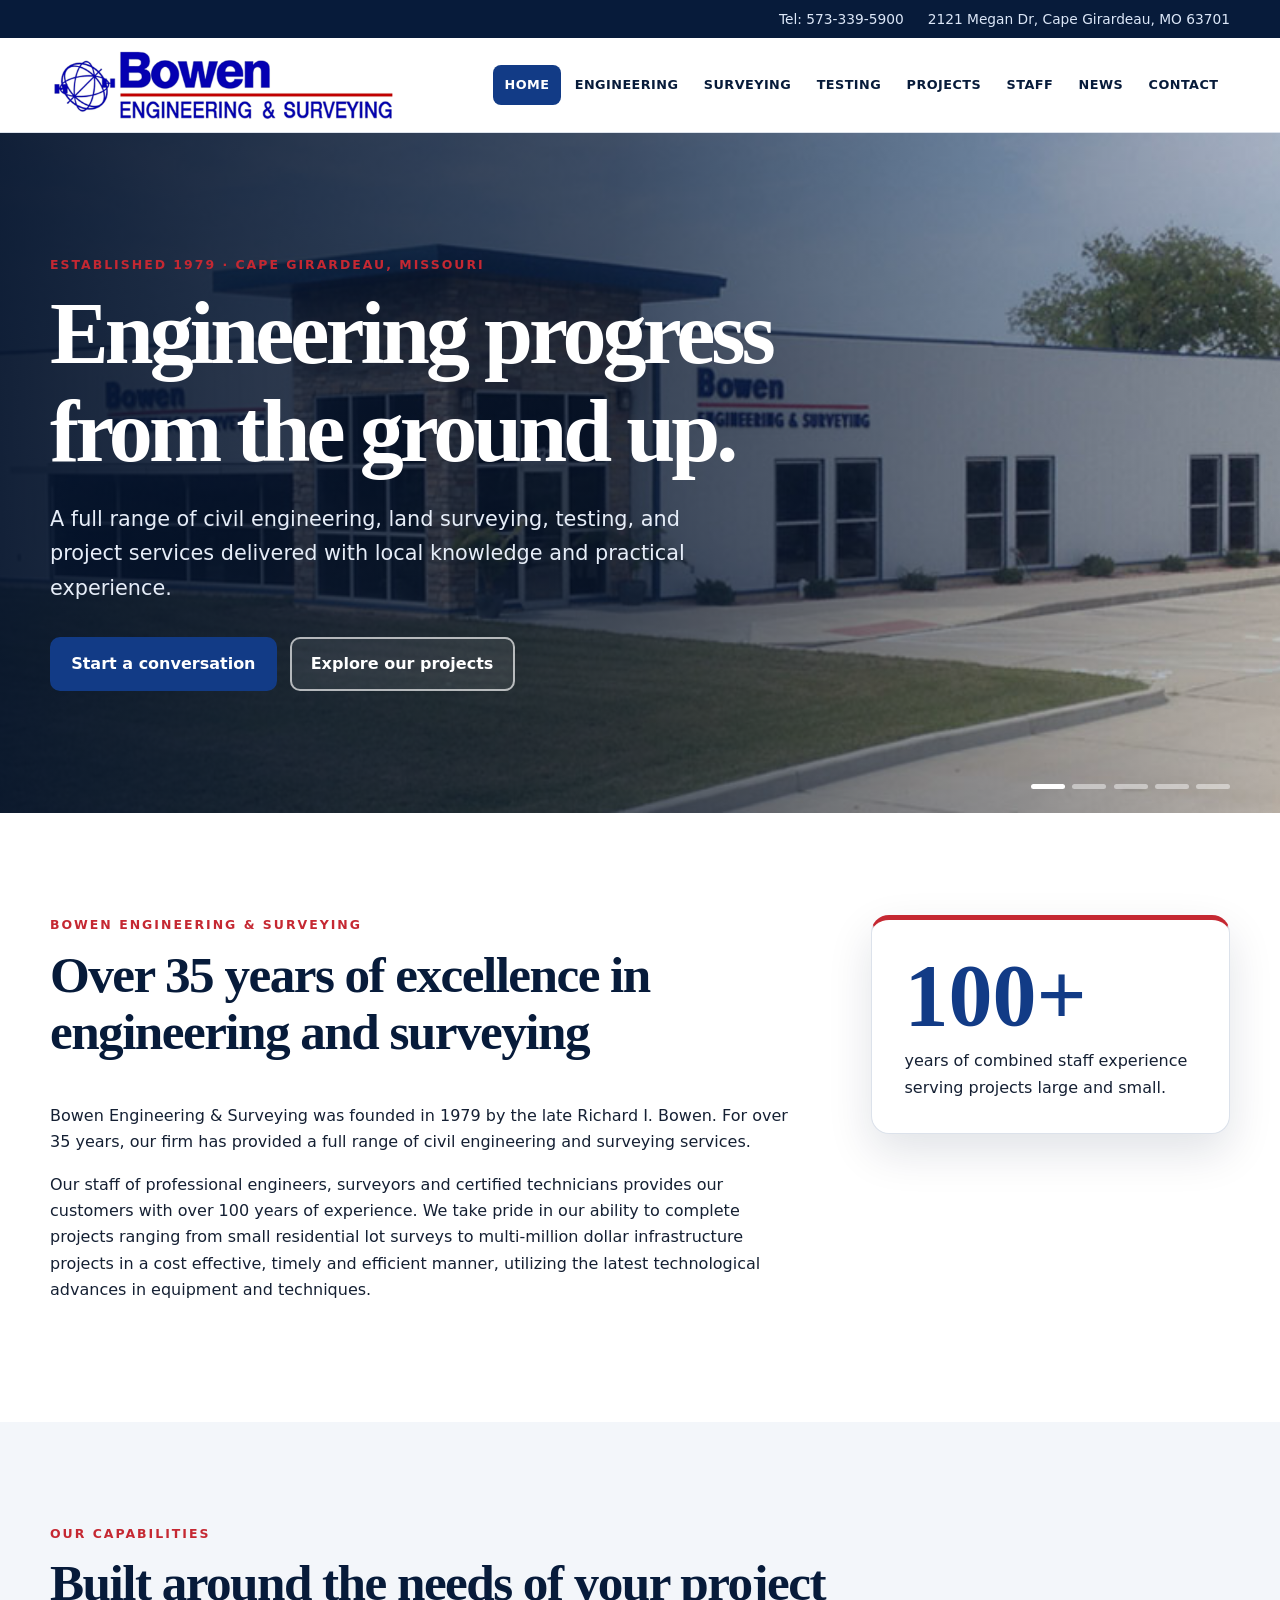
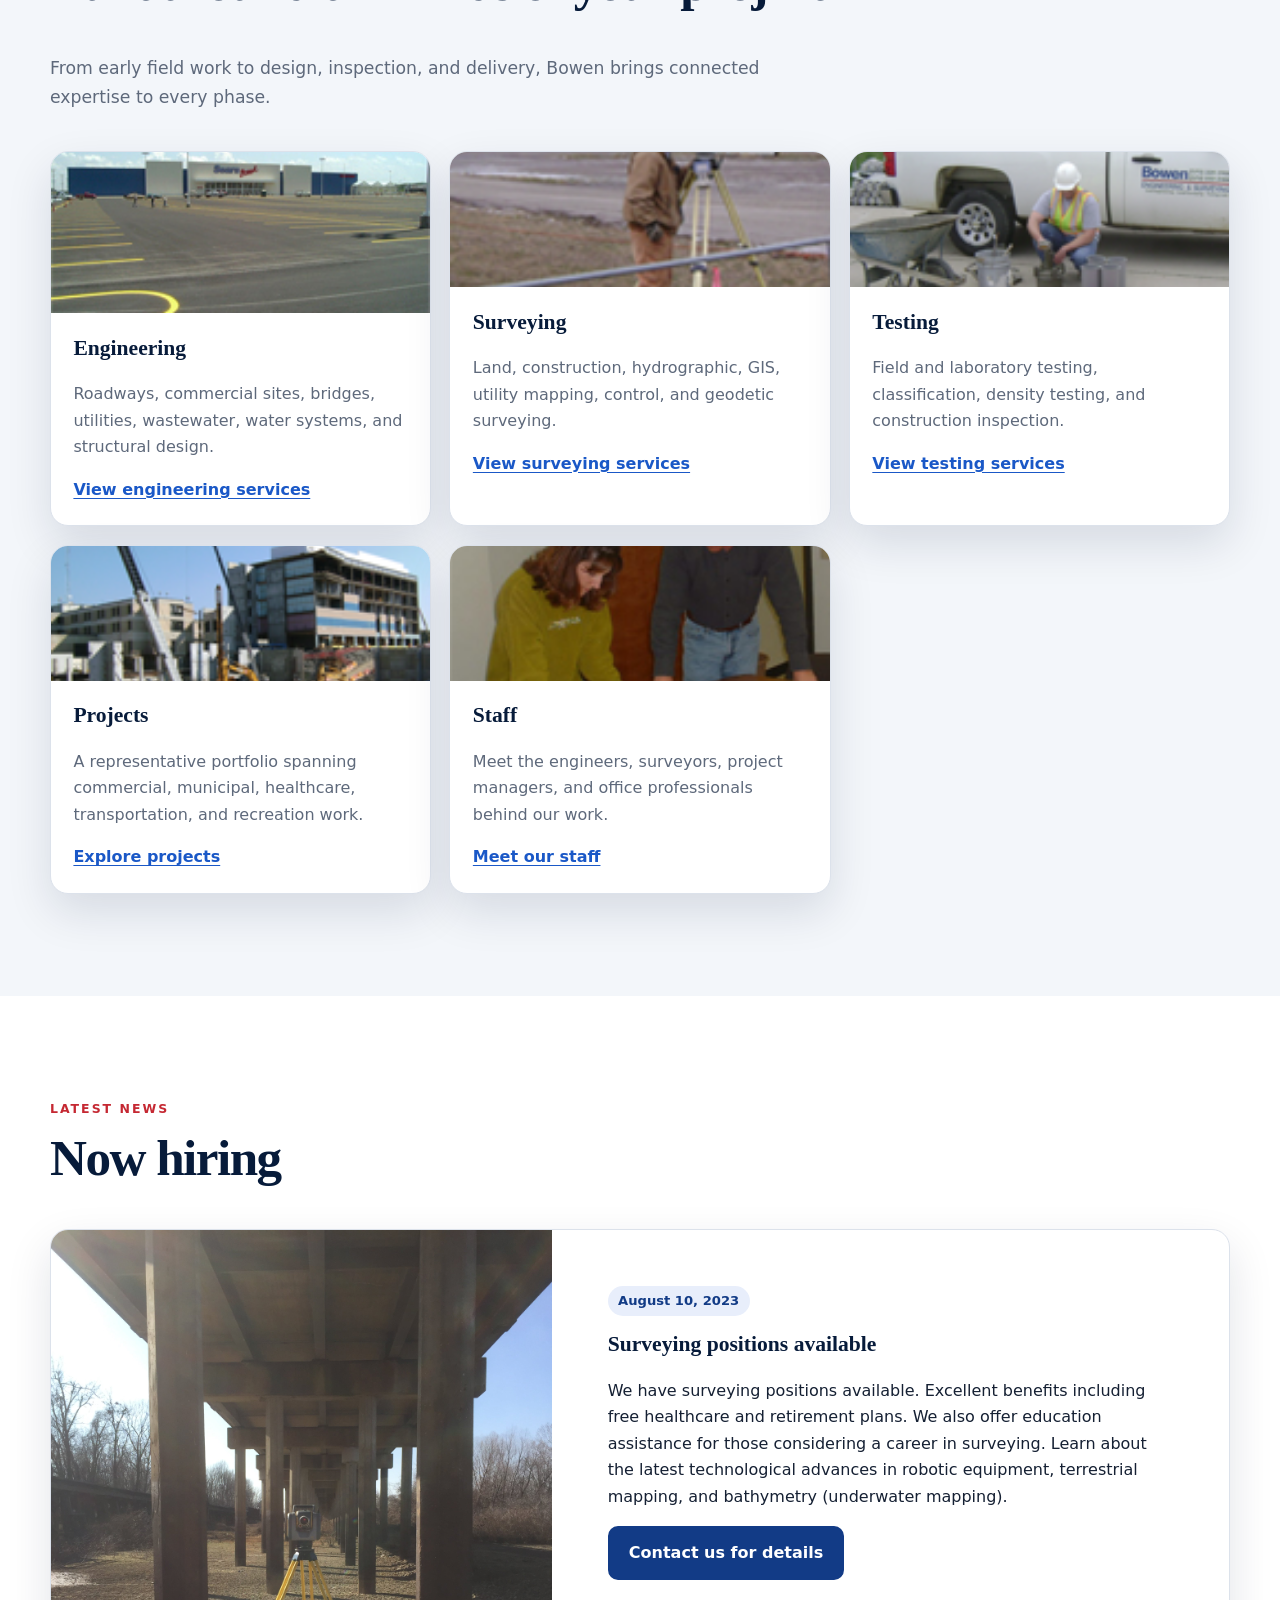
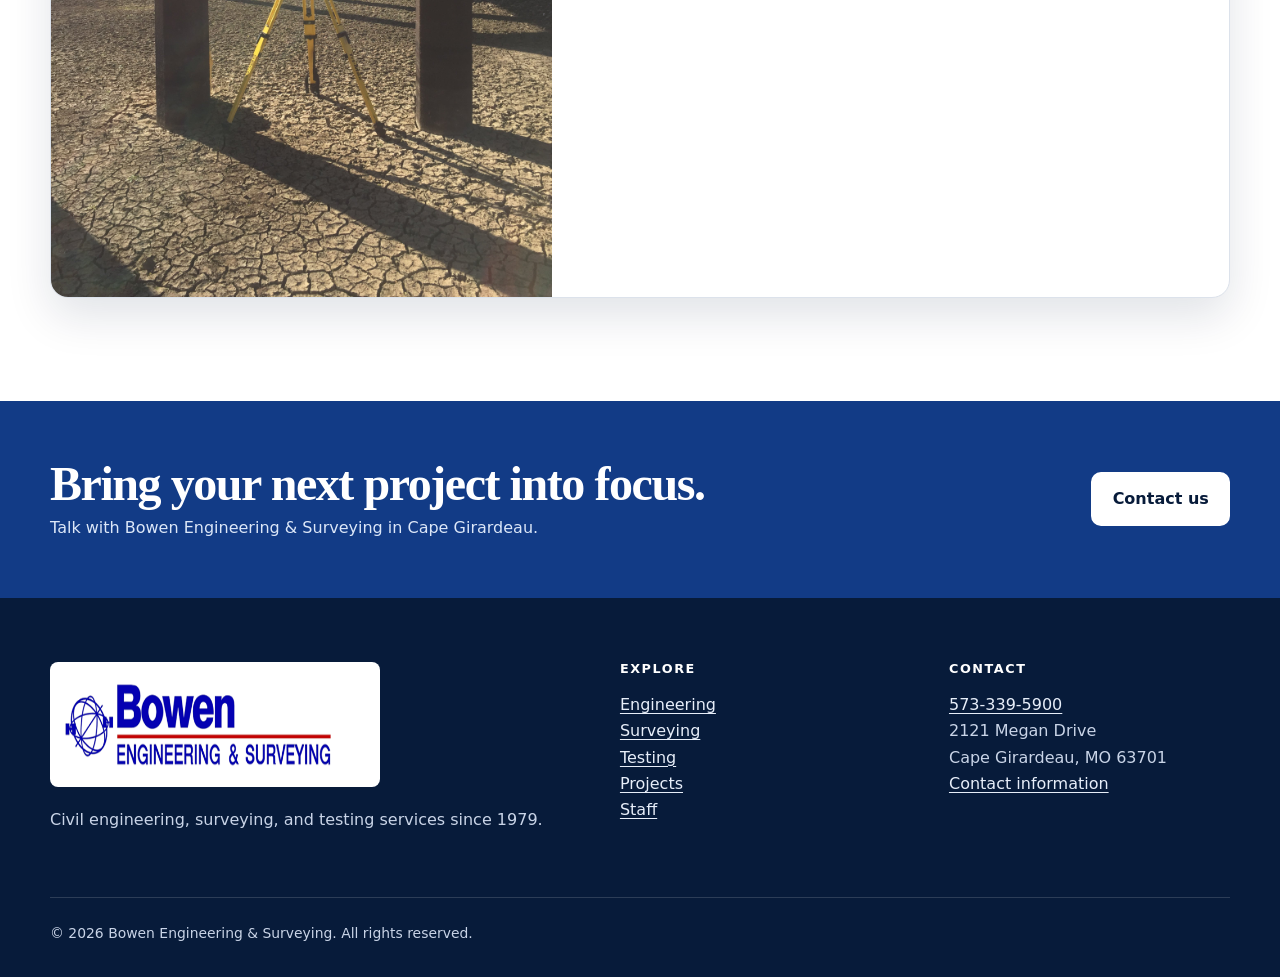
==== index.html @ 7dfb2aa6 "First commit site" ====
<!doctype html>
<html lang="en">
<head>
	<meta charset="utf-8">
	<meta name="viewport" content="width=device-width, initial-scale=1">
	<meta name="description" content="Bowen Engineering & Surveying provides civil engineering, land surveying, testing, and project services in Cape Girardeau, Missouri.">
	<title>Bowen Engineering &amp; Surveying</title>
	<link rel="stylesheet" href="assets/css/styles.css">
	<script defer src="assets/js/site.js"></script>
</head>
<body>
	<a class="skip-link" href="#main-content">Skip to content</a>
	<header class="site-header">
		<div class="topbar">
			<div class="container">
				<a href="tel:+15733395900">Tel: 573-339-5900</a>
				<span class="address-short">2121 Megan Dr, Cape Girardeau, MO 63701</span>
			</div>
		</div>
		<div class="header-main container">
			<a class="brand" href="index.html" aria-label="Bowen Engineering and Surveying home"><img src="assets/images/logo.png" alt="Bowen Engineering &amp; Surveying" width="585" height="125"></a>
			<button class="nav-toggle" type="button" aria-expanded="false" aria-controls="site-navigation">Menu</button>
			<nav class="site-nav" id="site-navigation" aria-label="Primary navigation">
				<ul>
					<li><a href="index.html" aria-current="page">Home</a></li><li><a href="engineering.html">Engineering</a></li><li><a href="surveying.html">Surveying</a></li><li><a href="testing.html">Testing</a></li><li><a href="projects.html">Projects</a></li><li><a href="staff.html">Staff</a></li><li><a href="news.html">News</a></li><li><a href="contact.html">Contact</a></li>
				</ul>
			</nav>
		</div>
	</header>

	<main id="main-content">
		<section class="hero" aria-labelledby="hero-title">
			<img class="hero-slide is-active" src="assets/images/home/slide-1.jpg" alt="Bowen Engineering and Surveying office" width="941" height="406">
			<img class="hero-slide" src="assets/images/home/slide-2.jpg" alt="Survey crew working on a roadway" width="941" height="406">
			<img class="hero-slide" src="assets/images/home/slide-3.jpg" alt="Surveyor operating field equipment in winter" width="941" height="406">
			<img class="hero-slide" src="assets/images/home/slide-4.jpg" alt="Civil site work in progress" width="941" height="406">
			<img class="hero-slide" src="assets/images/home/slide-5.jpg" alt="Completed civil engineering project" width="941" height="406">
			<div class="container">
				<div class="hero-content">
					<p class="eyebrow">Established 1979 · Cape Girardeau, Missouri</p>
					<h1 id="hero-title">Engineering progress from the ground up.</h1>
					<p class="lead">A full range of civil engineering, land surveying, testing, and project services delivered with local knowledge and practical experience.</p>
					<div class="actions"><a class="button" href="contact.html">Start a conversation</a><a class="button button-secondary" href="projects.html">Explore our projects</a></div>
				</div>
			</div>
			<div class="slider-controls" aria-label="Featured image controls">
				<button class="slider-dot is-active" type="button" aria-label="Show image 1" aria-pressed="true"></button><button class="slider-dot" type="button" aria-label="Show image 2" aria-pressed="false"></button><button class="slider-dot" type="button" aria-label="Show image 3" aria-pressed="false"></button><button class="slider-dot" type="button" aria-label="Show image 4" aria-pressed="false"></button><button class="slider-dot" type="button" aria-label="Show image 5" aria-pressed="false"></button>
			</div>
		</section>

		<section class="section">
			<div class="container split">
				<div>
					<p class="eyebrow">Bowen Engineering &amp; Surveying</p>
					<h2>Over 35 years of excellence in engineering and surveying</h2>
					<p>Bowen Engineering &amp; Surveying was founded in 1979 by the late Richard I. Bowen. For over 35 years, our firm has provided a full range of civil engineering and surveying services.</p>
					<p>Our staff of professional engineers, surveyors and certified technicians provides our customers with over 100 years of experience. We take pride in our ability to complete projects ranging from small residential lot surveys to multi-million dollar infrastructure projects in a cost effective, timely and efficient manner, utilizing the latest technological advances in equipment and techniques.</p>
				</div>
				<aside class="stat-card" aria-label="Company experience"><strong>100+</strong><span>years of combined staff experience serving projects large and small.</span></aside>
			</div>
		</section>

		<section class="section section-muted" aria-labelledby="services-title">
			<div class="container">
				<p class="eyebrow">Our capabilities</p>
				<h2 id="services-title">Built around the needs of your project</h2>
				<p class="section-intro">From early field work to design, inspection, and delivery, Bowen brings connected expertise to every phase.</p>
				<div class="service-grid">
					<article class="service-card"><img src="assets/images/home/engineering.png" alt="Engineering plans and project work" width="215" height="161"><div class="service-card-body"><h3>Engineering</h3><p>Roadways, commercial sites, bridges, utilities, wastewater, water systems, and structural design.</p><a href="engineering.html">View engineering services</a></div></article>
					<article class="service-card"><img src="assets/images/home/surveying.png" alt="Surveying field equipment" width="172" height="135"><div class="service-card-body"><h3>Surveying</h3><p>Land, construction, hydrographic, GIS, utility mapping, control, and geodetic surveying.</p><a href="surveying.html">View surveying services</a></div></article>
					<article class="service-card"><img src="assets/images/home/testing.png" alt="Construction materials testing" width="172" height="135"><div class="service-card-body"><h3>Testing</h3><p>Field and laboratory testing, classification, density testing, and construction inspection.</p><a href="testing.html">View testing services</a></div></article>
					<article class="service-card"><img src="assets/images/home/projects.png" alt="Bowen project example" width="172" height="135"><div class="service-card-body"><h3>Projects</h3><p>A representative portfolio spanning commercial, municipal, healthcare, transportation, and recreation work.</p><a href="projects.html">Explore projects</a></div></article>
					<article class="service-card"><img src="assets/images/home/staff.png" alt="Bowen staff member" width="172" height="135"><div class="service-card-body"><h3>Staff</h3><p>Meet the engineers, surveyors, project managers, and office professionals behind our work.</p><a href="staff.html">Meet our staff</a></div></article>
				</div>
			</div>
		</section>

		<section class="section" aria-labelledby="news-title">
			<div class="container">
				<p class="eyebrow">Latest news</p>
				<h2 id="news-title">Now hiring</h2>
				<article class="news-card">
					<img src="assets/images/news/now-hiring.jpg" alt="Survey equipment positioned beneath a bridge" width="3264" height="2448" loading="lazy">
					<div class="news-card-content"><time class="date" datetime="2023-08-10">August 10, 2023</time><h3>Surveying positions available</h3><p>We have surveying positions available. Excellent benefits including free healthcare and retirement plans. We also offer education assistance for those considering a career in surveying. Learn about the latest technological advances in robotic equipment, terrestrial mapping, and bathymetry (underwater mapping).</p><a class="button" href="contact.html">Contact us for details</a></div>
				</article>
			</div>
		</section>
	</main>

	<section class="cta" aria-label="Contact Bowen"><div class="container"><div><h2>Bring your next project into focus.</h2><p>Talk with Bowen Engineering &amp; Surveying in Cape Girardeau.</p></div><a class="button button-light" href="contact.html">Contact us</a></div></section>
	<footer class="site-footer">
		<div class="container footer-grid"><div><img class="footer-logo" src="assets/images/logo.png" alt="Bowen Engineering &amp; Surveying" width="585" height="125"><p>Civil engineering, surveying, and testing services since 1979.</p></div><div><h2>Explore</h2><ul><li><a href="engineering.html">Engineering</a></li><li><a href="surveying.html">Surveying</a></li><li><a href="testing.html">Testing</a></li><li><a href="projects.html">Projects</a></li><li><a href="staff.html">Staff</a></li></ul></div><div><h2>Contact</h2><ul><li><a href="tel:+15733395900">573-339-5900</a></li><li>2121 Megan Drive</li><li>Cape Girardeau, MO 63701</li><li><a href="contact.html">Contact information</a></li></ul></div></div>
		<div class="container footer-bottom"><p>&copy; <span data-current-year>2026</span> Bowen Engineering &amp; Surveying. All rights reserved.</p></div>
	</footer>
</body>
</html>
---- assets/css/styles.css ----
:root {
	--navy: #071b3a;
	--blue: #123b86;
	--blue-bright: #1a58c7;
	--red: #c52832;
	--ink: #152033;
	--muted: #5e697b;
	--line: #dce2eb;
	--mist: #f3f6fa;
	--white: #ffffff;
	--shadow: 0 18px 45px rgba(7, 27, 58, 0.12);
	--radius: 18px;
	--content: 1180px;
}

*,
*::before,
*::after {
	box-sizing: border-box;
}

html {
	scroll-behavior: smooth;
}

body {
	margin: 0;
	color: var(--ink);
	background: var(--white);
	font-family: Inter, ui-sans-serif, system-ui, -apple-system, BlinkMacSystemFont, "Segoe UI", sans-serif;
	font-size: 16px;
	line-height: 1.65;
}

img {
	display: block;
	max-width: 100%;
}

a {
	color: var(--blue-bright);
	text-decoration-thickness: 0.08em;
	text-underline-offset: 0.18em;
}

a:hover {
	color: var(--red);
}

button,
a {
	-webkit-tap-highlight-color: transparent;
}

:focus-visible {
	outline: 3px solid #f0b429;
	outline-offset: 3px;
}

.skip-link {
	position: fixed;
	top: 0.5rem;
	left: 0.5rem;
	z-index: 1000;
	padding: 0.65rem 1rem;
	color: var(--white);
	background: var(--navy);
	transform: translateY(-150%);
}

.skip-link:focus {
	transform: translateY(0);
}

.container {
	width: min(calc(100% - 2rem), var(--content));
	margin-inline: auto;
}

.eyebrow {
	margin: 0 0 0.6rem;
	color: var(--red);
	font-size: 0.78rem;
	font-weight: 800;
	letter-spacing: 0.16em;
	text-transform: uppercase;
}

h1,
h2,
h3 {
	margin-top: 0;
	color: var(--navy);
	font-family: Georgia, "Times New Roman", serif;
	line-height: 1.12;
}

h1 {
	font-size: clamp(2.7rem, 7vw, 5.5rem);
	letter-spacing: -0.045em;
}

h2 {
	font-size: clamp(2rem, 4vw, 3.35rem);
	letter-spacing: -0.03em;
}

h3 {
	font-size: 1.35rem;
}

p {
	margin-top: 0;
}

.site-header {
	position: relative;
	z-index: 20;
	border-bottom: 1px solid var(--line);
	background: rgba(255, 255, 255, 0.96);
}

.topbar {
	color: #dce7f8;
	background: var(--navy);
	font-size: 0.86rem;
}

.topbar .container {
	display: flex;
	align-items: center;
	justify-content: flex-end;
	gap: 1.5rem;
	min-height: 38px;
}

.topbar a {
	color: inherit;
	text-decoration: none;
}

.header-main {
	display: flex;
	align-items: center;
	justify-content: space-between;
	gap: 2rem;
	min-height: 94px;
}

.brand {
	flex: 0 1 420px;
}

.brand img {
	width: min(100%, 390px);
	height: auto;
}

.nav-toggle {
	display: none;
	padding: 0.65rem 0.8rem;
	border: 1px solid var(--line);
	border-radius: 10px;
	color: var(--navy);
	background: var(--white);
	font: inherit;
	font-weight: 750;
	cursor: pointer;
}

.site-nav ul {
	display: flex;
	align-items: center;
	gap: 0.15rem;
	margin: 0;
	padding: 0;
	list-style: none;
}

.site-nav a {
	display: block;
	padding: 0.6rem 0.72rem;
	border-radius: 8px;
	color: var(--navy);
	font-size: 0.8rem;
	font-weight: 800;
	letter-spacing: 0.035em;
	text-decoration: none;
	text-transform: uppercase;
}

.site-nav a:hover,
.site-nav a[aria-current="page"] {
	color: var(--white);
	background: var(--blue);
}

.hero {
	position: relative;
	isolation: isolate;
	overflow: hidden;
	min-height: min(680px, 78vh);
	background: var(--navy);
}

.hero-slide {
	position: absolute;
	inset: 0;
	z-index: -2;
	width: 100%;
	height: 100%;
	opacity: 0;
	object-fit: cover;
	transition: opacity 900ms ease;
}

.hero-slide.is-active {
	opacity: 1;
}

.hero::after,
.page-hero::after {
	position: absolute;
	inset: 0;
	z-index: -1;
	content: "";
	background: linear-gradient(90deg, rgba(3, 18, 43, 0.93) 0%, rgba(3, 18, 43, 0.7) 48%, rgba(3, 18, 43, 0.2) 100%);
}

.hero .container {
	display: grid;
	align-content: center;
	min-height: inherit;
	padding-block: 6rem;
}

.hero-content {
	max-width: 780px;
	color: var(--white);
}

.hero h1,
.page-hero h1 {
	margin-bottom: 1.25rem;
	color: var(--white);
}

.hero .lead {
	max-width: 670px;
	margin-bottom: 2rem;
	color: #e6edf8;
	font-size: clamp(1.05rem, 2vw, 1.3rem);
}

.actions {
	display: flex;
	flex-wrap: wrap;
	gap: 0.8rem;
}

.button {
	display: inline-flex;
	align-items: center;
	justify-content: center;
	min-height: 48px;
	padding: 0.75rem 1.2rem;
	border: 2px solid var(--blue);
	border-radius: 10px;
	color: var(--white);
	background: var(--blue);
	font-weight: 800;
	text-decoration: none;
}

.button:hover {
	color: var(--white);
	border-color: var(--red);
	background: var(--red);
}

.button-secondary {
	border-color: rgba(255, 255, 255, 0.65);
	background: rgba(255, 255, 255, 0.08);
}

.button-light {
	color: var(--navy);
	border-color: var(--white);
	background: var(--white);
}

.slider-controls {
	position: absolute;
	right: max(1rem, calc((100% - var(--content)) / 2));
	bottom: 1.5rem;
	display: flex;
	gap: 0.45rem;
}

.slider-dot {
	width: 34px;
	height: 5px;
	padding: 0;
	border: 0;
	border-radius: 999px;
	background: rgba(255, 255, 255, 0.45);
	cursor: pointer;
}

.slider-dot.is-active {
	background: var(--white);
}

.section {
	padding-block: clamp(4rem, 8vw, 7rem);
}

.section-muted {
	background: var(--mist);
}

.section-intro {
	max-width: 760px;
	margin-bottom: 2.5rem;
	color: var(--muted);
	font-size: 1.08rem;
}

.split {
	display: grid;
	grid-template-columns: minmax(0, 1.35fr) minmax(280px, 0.65fr);
	gap: clamp(2rem, 6vw, 5rem);
	align-items: start;
}

.stat-card,
.news-card,
.service-card,
.content-card,
.contact-card,
.staff-card {
	border: 1px solid var(--line);
	border-radius: var(--radius);
	background: var(--white);
	box-shadow: var(--shadow);
}

.stat-card {
	padding: 2rem;
	border-top: 5px solid var(--red);
}

.stat-card strong {
	display: block;
	margin-bottom: 0.5rem;
	color: var(--blue);
	font-family: Georgia, "Times New Roman", serif;
	font-size: clamp(3rem, 7vw, 5.5rem);
	line-height: 1;
}

.service-grid {
	display: grid;
	grid-template-columns: repeat(3, minmax(0, 1fr));
	gap: 1.15rem;
}

.service-card {
	overflow: hidden;
	transition: transform 180ms ease, box-shadow 180ms ease;
}

.service-card:hover {
	transform: translateY(-4px);
	box-shadow: 0 22px 55px rgba(7, 27, 58, 0.17);
}

.service-card img {
	width: 100%;
	aspect-ratio: 16 / 10;
	object-fit: cover;
}

.service-card-body {
	padding: 1.4rem;
}

.service-card p {
	color: var(--muted);
}

.service-card a {
	font-weight: 800;
}

.news-card {
	display: grid;
	grid-template-columns: minmax(260px, 0.85fr) minmax(0, 1.15fr);
	overflow: hidden;
}

.news-card img {
	width: 100%;
	height: 100%;
	min-height: 340px;
	object-fit: cover;
}

.news-card-content {
	padding: clamp(1.8rem, 5vw, 3.5rem);
}

.date {
	display: inline-flex;
	margin-bottom: 1rem;
	padding: 0.28rem 0.65rem;
	border-radius: 999px;
	color: var(--blue);
	background: #e8eefb;
	font-size: 0.82rem;
	font-weight: 800;
}

.cta {
	color: var(--white);
	background: var(--blue);
}

.cta .container {
	display: flex;
	align-items: center;
	justify-content: space-between;
	gap: 2rem;
	padding-block: 3.5rem;
}

.cta h2 {
	margin-bottom: 0.3rem;
	color: var(--white);
	font-size: clamp(1.9rem, 4vw, 3rem);
}

.cta p {
	margin: 0;
	color: #dce7f8;
}

.page-hero {
	position: relative;
	isolation: isolate;
	display: grid;
	align-content: end;
	min-height: 390px;
	background-color: var(--navy);
	background-position: center;
	background-size: cover;
}

.page-hero .container {
	padding-block: 5rem 4rem;
}

.page-hero h1 {
	margin-bottom: 0.6rem;
	font-size: clamp(2.8rem, 7vw, 5rem);
}

.page-hero p {
	max-width: 720px;
	margin: 0;
	color: #e6edf8;
	font-size: 1.15rem;
}

.page-hero-engineering { background-image: url("../images/home/slide-2.jpg"); }
.page-hero-surveying { background-image: url("../images/home/slide-3.jpg"); }
.page-hero-testing { background-image: url("../images/home/slide-4.jpg"); }
.page-hero-projects { background-image: url("../images/home/slide-5.jpg"); }
.page-hero-staff { background-image: url("../images/home/slide-1.jpg"); }
.page-hero-news { background-image: url("../images/news/now-hiring.jpg"); background-position: center 44%; }
.page-hero-contact { background-image: url("../images/home/slide-1.jpg"); }

.content-grid {
	display: grid;
	grid-template-columns: repeat(2, minmax(0, 1fr));
	gap: 1.25rem;
}

.content-card {
	padding: clamp(1.5rem, 4vw, 2.25rem);
}

.content-card h2,
.content-card h3 {
	margin-bottom: 1rem;
}

.check-list {
	display: grid;
	gap: 0.7rem;
	margin: 0;
	padding: 0;
	list-style: none;
}

.check-list li {
	position: relative;
	padding-left: 1.4rem;
}

.check-list li::before {
	position: absolute;
	top: 0.62em;
	left: 0;
	width: 0.5rem;
	height: 0.5rem;
	border-radius: 50%;
	background: var(--red);
	content: "";
}

.project-intro {
	display: grid;
	grid-template-columns: minmax(0, 0.8fr) minmax(0, 1.2fr);
	gap: 3rem;
	align-items: start;
}

.project-scope {
	padding: 2rem;
	border-left: 4px solid var(--red);
	background: var(--mist);
}

.gallery {
	display: grid;
	grid-template-columns: repeat(3, minmax(0, 1fr));
	gap: 1rem;
}

.gallery-item {
	position: relative;
	overflow: hidden;
	min-height: 270px;
	padding: 0;
	border: 0;
	border-radius: 14px;
	background: var(--navy);
	cursor: zoom-in;
}

.gallery-item img {
	width: 100%;
	height: 100%;
	min-height: 270px;
	object-fit: cover;
	transition: transform 240ms ease;
}

.gallery-item:hover img {
	transform: scale(1.035);
}

.gallery-item span {
	position: absolute;
	right: 0;
	bottom: 0;
	left: 0;
	padding: 2.5rem 1rem 1rem;
	color: var(--white);
	background: linear-gradient(transparent, rgba(3, 18, 43, 0.95));
	font-size: 0.94rem;
	font-weight: 800;
	text-align: left;
}

.lightbox {
	width: min(94vw, 1050px);
	padding: 0;
	border: 0;
	border-radius: 16px;
	background: var(--navy);
	box-shadow: 0 30px 100px rgba(0, 0, 0, 0.45);
}

.lightbox::backdrop {
	background: rgba(1, 8, 20, 0.84);
}

.lightbox img {
	width: 100%;
	max-height: 76vh;
	object-fit: contain;
}

.lightbox-bar {
	display: flex;
	align-items: center;
	justify-content: space-between;
	gap: 1rem;
	padding: 0.8rem 1rem;
	color: var(--white);
}

.lightbox-close {
	padding: 0.4rem 0.7rem;
	border: 1px solid rgba(255, 255, 255, 0.5);
	border-radius: 8px;
	color: var(--white);
	background: transparent;
	font: inherit;
	font-weight: 800;
	cursor: pointer;
}

.staff-grid {
	display: grid;
	grid-template-columns: repeat(3, minmax(0, 1fr));
	gap: 1.25rem;
}

.staff-card {
	overflow: hidden;
}

.staff-card img {
	width: 100%;
	height: 320px;
	object-fit: cover;
	object-position: center top;
	background: var(--mist);
}

.staff-card-content {
	padding: 1.35rem;
}

.staff-card h2 {
	margin-bottom: 0.2rem;
	font-size: 1.45rem;
}

.staff-title {
	margin-bottom: 0.8rem;
	color: var(--red);
	font-weight: 800;
}

.staff-card a {
	overflow-wrap: anywhere;
}

.staff-links {
	display: grid;
	gap: 0.35rem;
}

.contact-grid {
	display: grid;
	grid-template-columns: minmax(0, 1fr) minmax(300px, 0.85fr);
	gap: 1.5rem;
}

.contact-card {
	padding: clamp(1.6rem, 4vw, 2.5rem);
}

.contact-list {
	display: grid;
	gap: 1.4rem;
	margin: 0;
}

.contact-list div {
	display: grid;
	gap: 0.2rem;
}

.contact-list dt {
	color: var(--muted);
	font-size: 0.75rem;
	font-weight: 800;
	letter-spacing: 0.12em;
	text-transform: uppercase;
}

.contact-list dd {
	margin: 0;
	color: var(--navy);
	font-size: 1.1rem;
	font-weight: 750;
}

.map-card {
	overflow: hidden;
	min-height: 100%;
}

.map-card img {
	width: 100%;
	height: 100%;
	min-height: 430px;
	object-fit: cover;
}

.site-footer {
	padding-block: 4rem 2rem;
	color: #c9d4e7;
	background: var(--navy);
}

.footer-grid {
	display: grid;
	grid-template-columns: 1.3fr 0.7fr 0.7fr;
	gap: 3rem;
	padding-bottom: 3rem;
}

.footer-logo {
	width: min(100%, 330px);
	margin-bottom: 1.25rem;
	padding: 0.75rem;
	border-radius: 8px;
	background: var(--white);
}

.site-footer h2 {
	margin-bottom: 1rem;
	color: var(--white);
	font-family: inherit;
	font-size: 0.8rem;
	letter-spacing: 0.12em;
	text-transform: uppercase;
}

.site-footer ul {
	margin: 0;
	padding: 0;
	list-style: none;
}

.site-footer a {
	color: #e7eef9;
}

.footer-bottom {
	padding-top: 1.5rem;
	border-top: 1px solid rgba(255, 255, 255, 0.15);
	font-size: 0.87rem;
}

.footer-bottom p {
	margin: 0;
}

@media (max-width: 1150px) {
	.nav-toggle {
		display: inline-flex;
	}

	.site-nav {
		position: absolute;
		top: 100%;
		right: 0;
		left: 0;
		display: none;
		padding: 0.75rem 1rem 1rem;
		border-top: 1px solid var(--line);
		background: var(--white);
		box-shadow: 0 18px 30px rgba(7, 27, 58, 0.12);
	}

	.site-nav.is-open {
		display: block;
	}

	.site-nav ul {
		display: grid;
		grid-template-columns: repeat(2, minmax(0, 1fr));
	}

	.site-nav a {
		padding: 0.75rem;
	}

	.staff-grid {
		grid-template-columns: repeat(2, minmax(0, 1fr));
	}
}

@media (max-width: 760px) {
	.topbar .container {
		justify-content: center;
		gap: 0.8rem;
		font-size: 0.76rem;
	}

	.header-main {
		min-height: 78px;
	}

	.brand {
		flex-basis: 280px;
	}

	.hero {
		min-height: 620px;
	}

	.hero::after,
	.page-hero::after {
		background: linear-gradient(90deg, rgba(3, 18, 43, 0.91), rgba(3, 18, 43, 0.58));
	}

	.split,
	.news-card,
	.content-grid,
	.project-intro,
	.contact-grid {
		grid-template-columns: 1fr;
	}

	.service-grid,
	.gallery {
		grid-template-columns: repeat(2, minmax(0, 1fr));
	}

	.news-card img {
		min-height: 280px;
	}

	.cta .container {
		align-items: flex-start;
		flex-direction: column;
	}

	.footer-grid {
		grid-template-columns: 1fr 1fr;
	}

	.footer-grid > :first-child {
		grid-column: 1 / -1;
	}
}

@media (max-width: 520px) {
	.topbar .address-short {
		display: none;
	}

	.service-grid,
	.gallery,
	.staff-grid,
	.footer-grid {
		grid-template-columns: 1fr;
	}

	.footer-grid > :first-child {
		grid-column: auto;
	}

	.gallery-item,
	.gallery-item img {
		min-height: 240px;
	}

	.staff-card img {
		height: 370px;
	}
}

@media (prefers-reduced-motion: reduce) {
	*,
	*::before,
	*::after {
		scroll-behavior: auto !important;
		transition-duration: 0.01ms !important;
		animation-duration: 0.01ms !important;
		animation-iteration-count: 1 !important;
	}
}
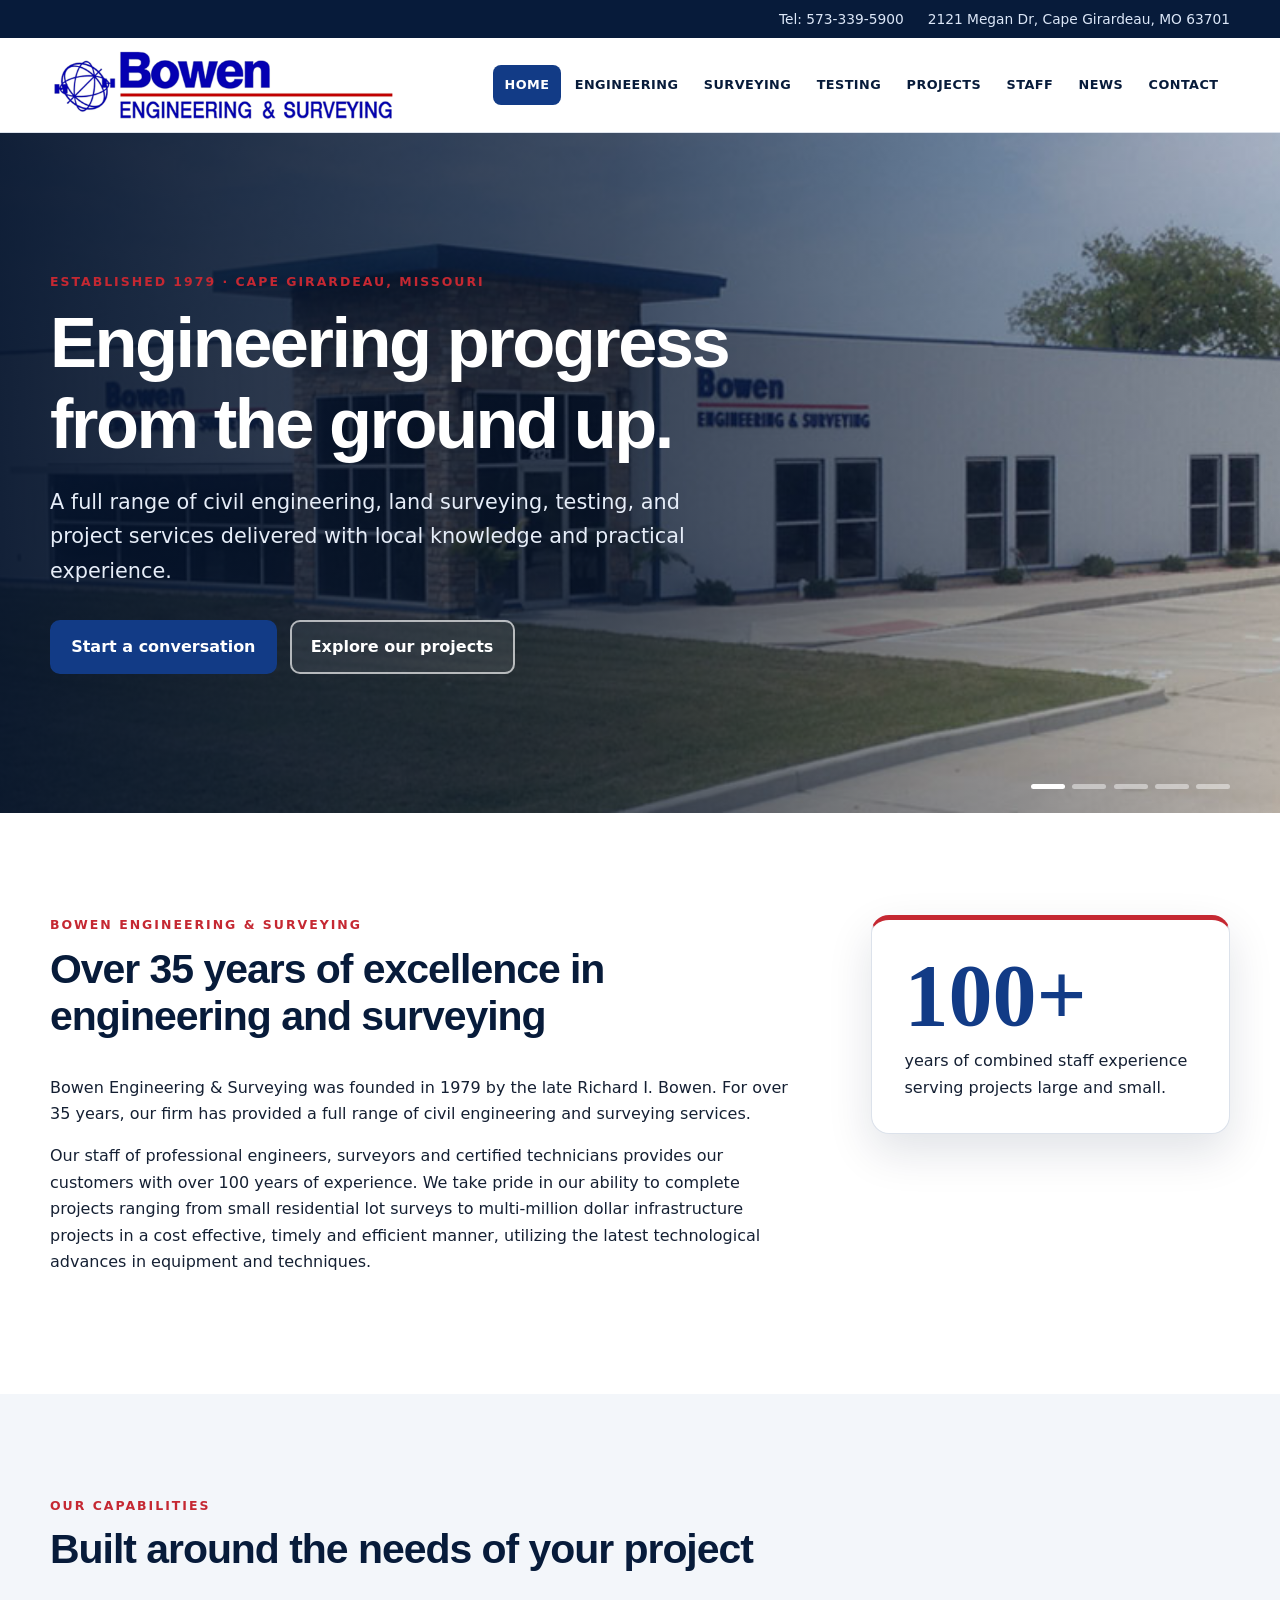
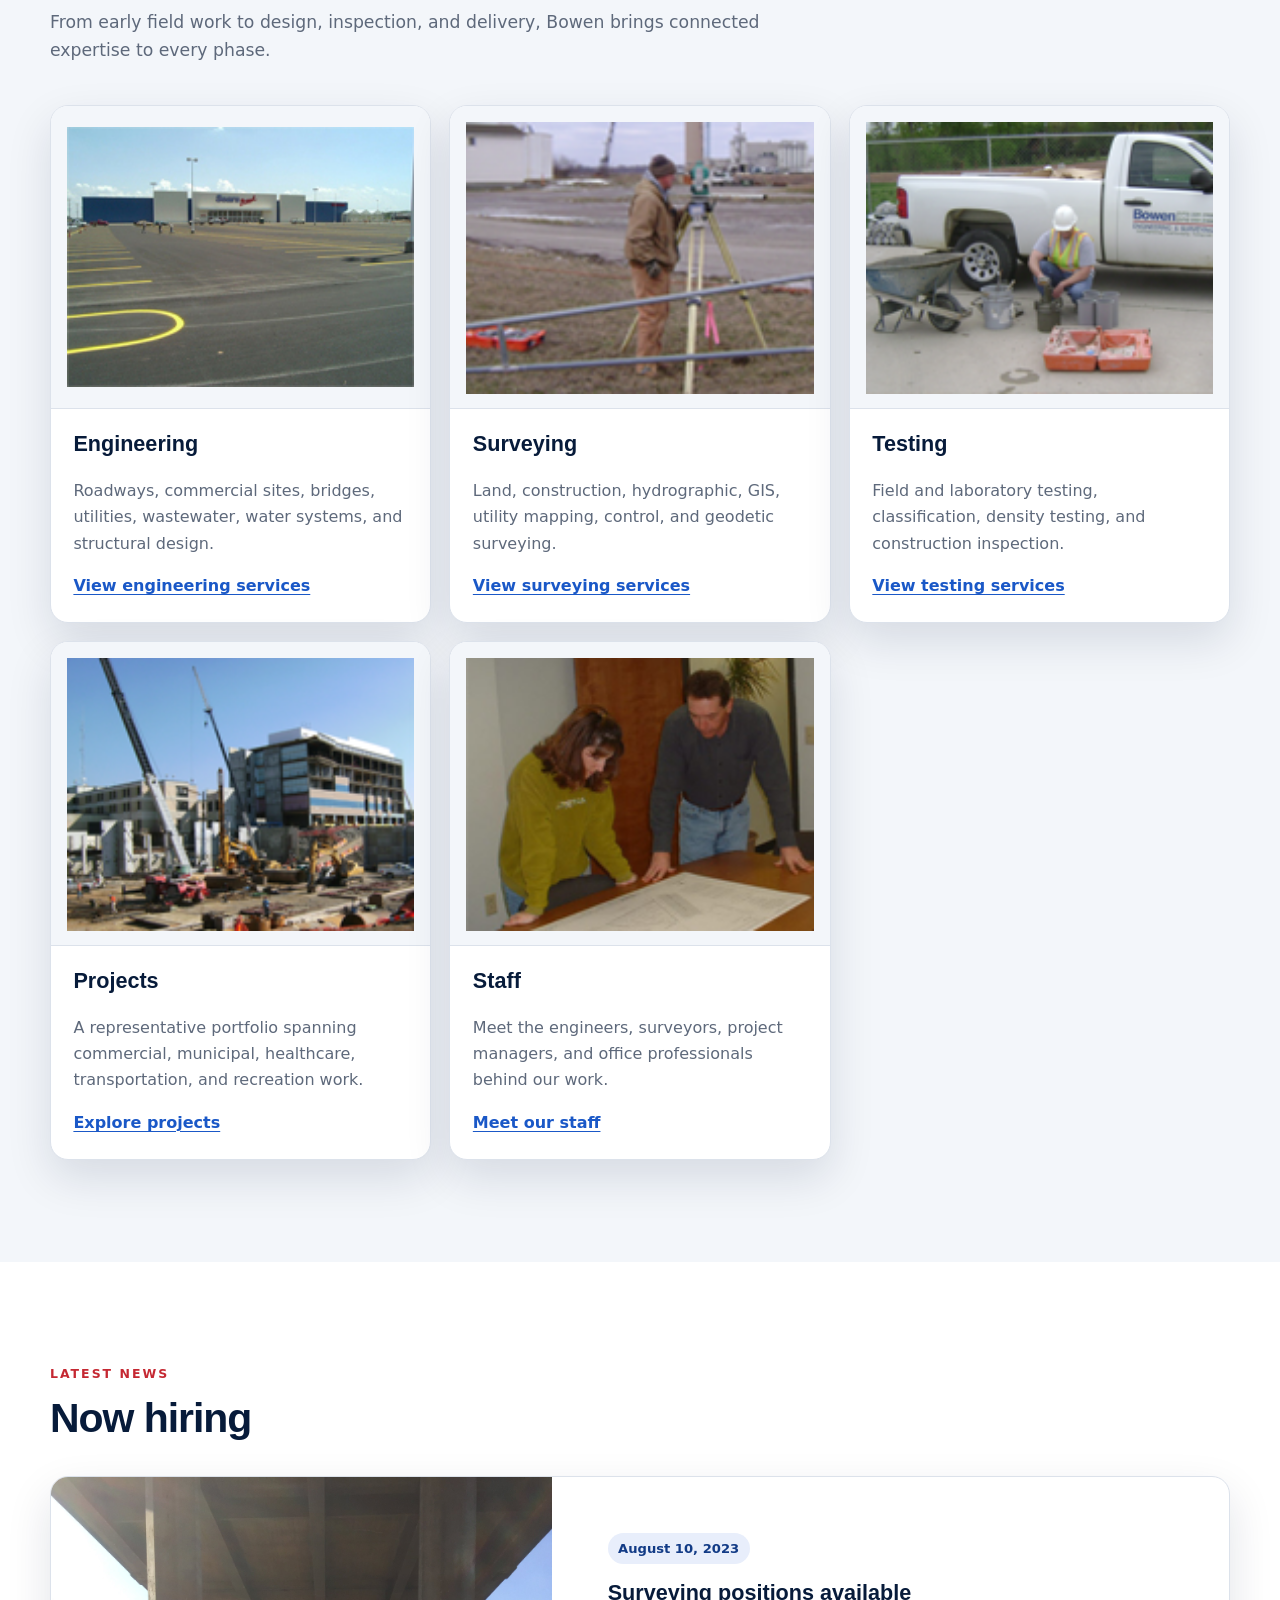
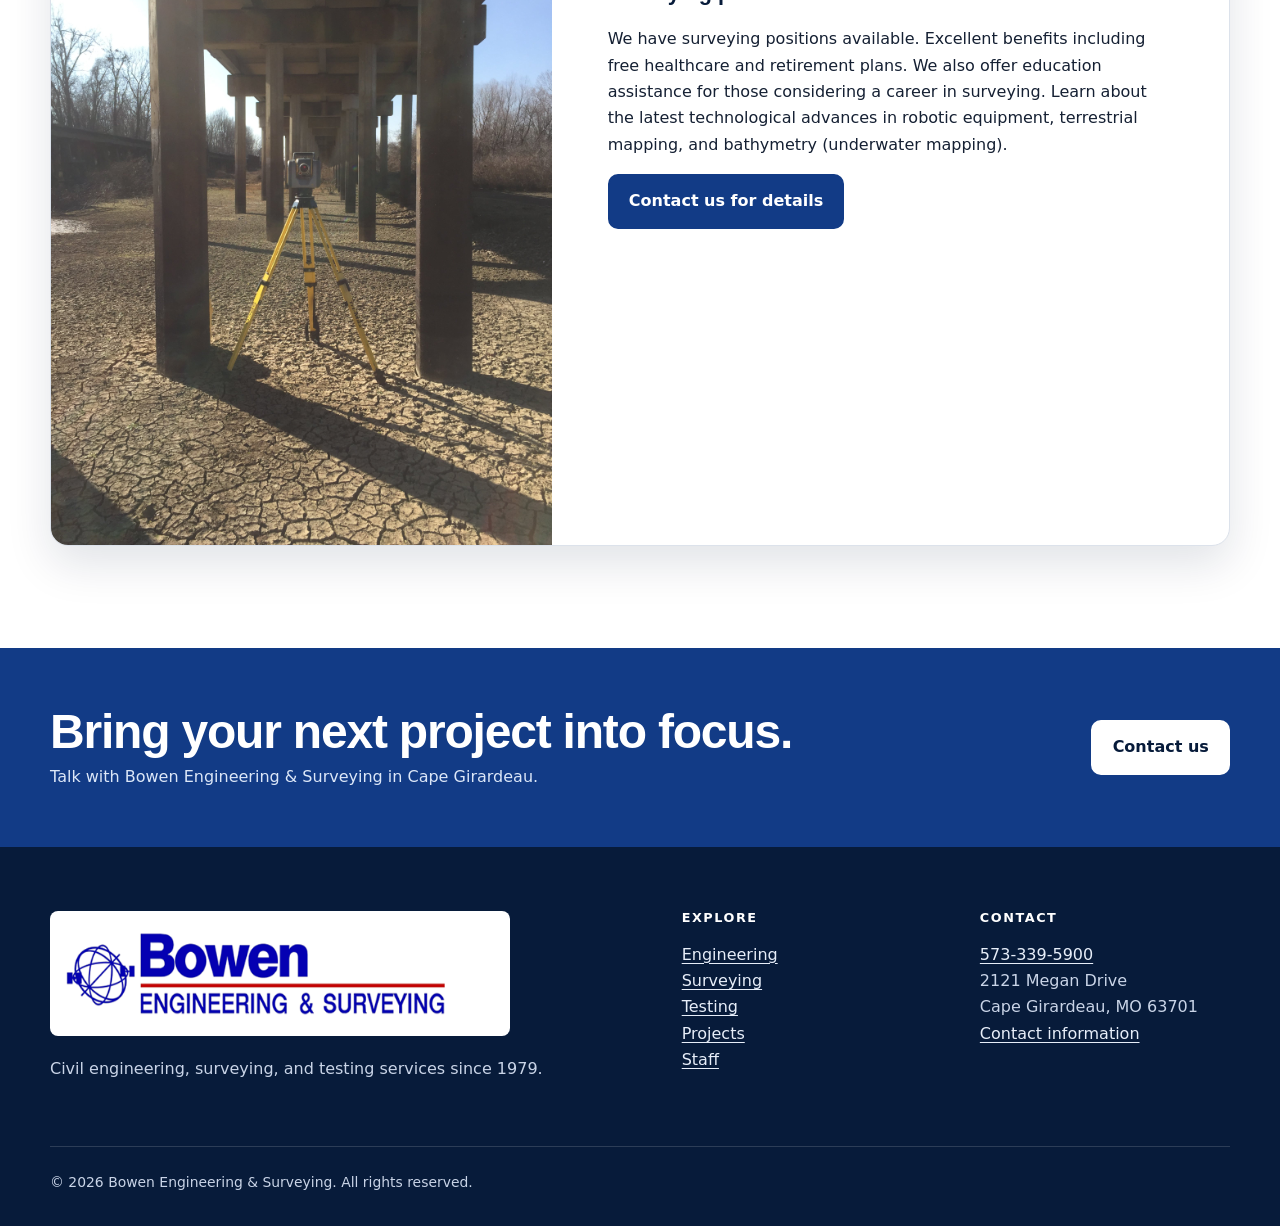
==== commit b6896181: "update" ====
--- a/index.html
+++ b/index.html
@@ -66,11 +66,11 @@
 				<h2 id="services-title">Built around the needs of your project</h2>
 				<p class="section-intro">From early field work to design, inspection, and delivery, Bowen brings connected expertise to every phase.</p>
 				<div class="service-grid">
-					<article class="service-card"><img src="assets/images/home/engineering.png" alt="Engineering plans and project work" width="215" height="161"><div class="service-card-body"><h3>Engineering</h3><p>Roadways, commercial sites, bridges, utilities, wastewater, water systems, and structural design.</p><a href="engineering.html">View engineering services</a></div></article>
-					<article class="service-card"><img src="assets/images/home/surveying.png" alt="Surveying field equipment" width="172" height="135"><div class="service-card-body"><h3>Surveying</h3><p>Land, construction, hydrographic, GIS, utility mapping, control, and geodetic surveying.</p><a href="surveying.html">View surveying services</a></div></article>
-					<article class="service-card"><img src="assets/images/home/testing.png" alt="Construction materials testing" width="172" height="135"><div class="service-card-body"><h3>Testing</h3><p>Field and laboratory testing, classification, density testing, and construction inspection.</p><a href="testing.html">View testing services</a></div></article>
-					<article class="service-card"><img src="assets/images/home/projects.png" alt="Bowen project example" width="172" height="135"><div class="service-card-body"><h3>Projects</h3><p>A representative portfolio spanning commercial, municipal, healthcare, transportation, and recreation work.</p><a href="projects.html">Explore projects</a></div></article>
-					<article class="service-card"><img src="assets/images/home/staff.png" alt="Bowen staff member" width="172" height="135"><div class="service-card-body"><h3>Staff</h3><p>Meet the engineers, surveyors, project managers, and office professionals behind our work.</p><a href="staff.html">Meet our staff</a></div></article>
+					<article class="service-card"><div class="service-card-media"><img src="assets/images/home/engineering.png" alt="Engineering plans and project work" width="215" height="161"></div><div class="service-card-body"><h3>Engineering</h3><p>Roadways, commercial sites, bridges, utilities, wastewater, water systems, and structural design.</p><a href="engineering.html">View engineering services</a></div></article>
+					<article class="service-card"><div class="service-card-media"><img src="assets/images/home/surveying.png" alt="Surveying field equipment" width="172" height="135"></div><div class="service-card-body"><h3>Surveying</h3><p>Land, construction, hydrographic, GIS, utility mapping, control, and geodetic surveying.</p><a href="surveying.html">View surveying services</a></div></article>
+					<article class="service-card"><div class="service-card-media"><img src="assets/images/home/testing.png" alt="Construction materials testing" width="172" height="135"></div><div class="service-card-body"><h3>Testing</h3><p>Field and laboratory testing, classification, density testing, and construction inspection.</p><a href="testing.html">View testing services</a></div></article>
+					<article class="service-card"><div class="service-card-media"><img src="assets/images/home/projects.png" alt="Bowen project example" width="172" height="135"></div><div class="service-card-body"><h3>Projects</h3><p>A representative portfolio spanning commercial, municipal, healthcare, transportation, and recreation work.</p><a href="projects.html">Explore projects</a></div></article>
+					<article class="service-card"><div class="service-card-media"><img src="assets/images/home/staff.png" alt="Bowen staff member" width="172" height="135"></div><div class="service-card-body"><h3>Staff</h3><p>Meet the engineers, surveyors, project managers, and office professionals behind our work.</p><a href="staff.html">Meet our staff</a></div></article>
 				</div>
 			</div>
 		</section>
--- a/assets/css/styles.css
+++ b/assets/css/styles.css
@@ -11,6 +11,19 @@
 	--shadow: 0 18px 45px rgba(7, 27, 58, 0.12);
 	--radius: 18px;
 	--content: 1180px;
+	--font-display: "Aptos Display", Aptos, "Segoe UI", Helvetica, Arial, sans-serif;
+}
+
+@view-transition {
+	navigation: auto;
+}
+
+::view-transition-old(root) {
+	animation: 160ms ease both page-fade-out;
+}
+
+::view-transition-new(root) {
+	animation: 280ms ease both page-fade-in;
 }
 
 *,
@@ -91,18 +104,19 @@
 h3 {
 	margin-top: 0;
 	color: var(--navy);
-	font-family: Georgia, "Times New Roman", serif;
-	line-height: 1.12;
+	font-family: var(--font-display);
+	font-weight: 720;
+	line-height: 1.16;
 }
 
 h1 {
-	font-size: clamp(2.7rem, 7vw, 5.5rem);
-	letter-spacing: -0.045em;
+	font-size: clamp(2.35rem, 5.6vw, 4.4rem);
+	letter-spacing: -0.035em;
 }
 
 h2 {
-	font-size: clamp(2rem, 4vw, 3.35rem);
-	letter-spacing: -0.03em;
+	font-size: clamp(1.75rem, 3.2vw, 2.7rem);
+	letter-spacing: -0.025em;
 }
 
 h3 {
@@ -114,10 +128,18 @@
 }
 
 .site-header {
-	position: relative;
-	z-index: 20;
+	position: sticky;
+	top: 0;
+	z-index: 100;
 	border-bottom: 1px solid var(--line);
 	background: rgba(255, 255, 255, 0.96);
+	box-shadow: 0 4px 18px rgba(7, 27, 58, 0);
+	transition: box-shadow 180ms ease;
+	view-transition-name: site-header;
+}
+
+.site-header.is-scrolled {
+	box-shadow: 0 4px 18px rgba(7, 27, 58, 0.11);
 }
 
 .topbar {
@@ -145,6 +167,7 @@
 	justify-content: space-between;
 	gap: 2rem;
 	min-height: 94px;
+	transition: min-height 180ms ease;
 }
 
 .brand {
@@ -154,6 +177,15 @@
 .brand img {
 	width: min(100%, 390px);
 	height: auto;
+	transition: width 180ms ease;
+}
+
+.site-header.is-scrolled .header-main {
+	min-height: 76px;
+}
+
+.site-header.is-scrolled .brand img {
+	width: min(100%, 330px);
 }
 
 .nav-toggle {
@@ -375,10 +407,21 @@
 	box-shadow: 0 22px 55px rgba(7, 27, 58, 0.17);
 }
 
-.service-card img {
+.service-card-media {
+	display: grid;
+	place-items: center;
+	aspect-ratio: 5 / 4;
+	padding: clamp(0.65rem, 1.5vw, 1rem);
+	border-bottom: 1px solid var(--line);
+	background: var(--mist);
+	overflow: hidden;
+}
+
+.service-card-media img {
 	width: 100%;
-	aspect-ratio: 16 / 10;
-	object-fit: cover;
+	height: 100%;
+	object-fit: contain;
+	object-position: center;
 }
 
 .service-card-body {
@@ -462,7 +505,7 @@
 
 .page-hero h1 {
 	margin-bottom: 0.6rem;
-	font-size: clamp(2.8rem, 7vw, 5rem);
+	font-size: clamp(2.35rem, 5.4vw, 4.25rem);
 }
 
 .page-hero p {
@@ -615,24 +658,29 @@
 
 .staff-grid {
 	display: grid;
-	grid-template-columns: repeat(3, minmax(0, 1fr));
+	grid-template-columns: repeat(2, minmax(0, 1fr));
 	gap: 1.25rem;
 }
 
 .staff-card {
-	overflow: hidden;
+	display: grid;
+	grid-template-columns: 127px minmax(0, 1fr);
+	gap: 1.35rem;
+	align-items: start;
+	padding: 1.35rem;
 }
 
 .staff-card img {
-	width: 100%;
-	height: 320px;
+	width: 127px;
+	height: 175px;
+	border-radius: 12px;
 	object-fit: cover;
 	object-position: center top;
 	background: var(--mist);
 }
 
 .staff-card-content {
-	padding: 1.35rem;
+	padding-top: 0.15rem;
 }
 
 .staff-card h2 {
@@ -696,11 +744,12 @@
 	min-height: 100%;
 }
 
-.map-card img {
+.map-card iframe {
+	display: block;
 	width: 100%;
 	height: 100%;
 	min-height: 430px;
-	object-fit: cover;
+	border: 0;
 }
 
 .site-footer {
@@ -711,13 +760,13 @@
 
 .footer-grid {
 	display: grid;
-	grid-template-columns: 1.3fr 0.7fr 0.7fr;
-	gap: 3rem;
+	grid-template-columns: minmax(380px, 1.4fr) repeat(2, minmax(140px, 0.6fr));
+	gap: clamp(1.5rem, 4vw, 3rem);
 	padding-bottom: 3rem;
 }
 
 .footer-logo {
-	width: min(100%, 330px);
+	width: min(100%, 460px);
 	margin-bottom: 1.25rem;
 	padding: 0.75rem;
 	border-radius: 8px;
@@ -783,9 +832,6 @@
 		padding: 0.75rem;
 	}
 
-	.staff-grid {
-		grid-template-columns: repeat(2, minmax(0, 1fr));
-	}
 }
 
 @media (max-width: 760px) {
@@ -816,7 +862,8 @@
 	.news-card,
 	.content-grid,
 	.project-intro,
-	.contact-grid {
+	.contact-grid,
+	.staff-grid {
 		grid-template-columns: 1fr;
 	}
 
@@ -850,7 +897,6 @@
 
 	.service-grid,
 	.gallery,
-	.staff-grid,
 	.footer-grid {
 		grid-template-columns: 1fr;
 	}
@@ -864,8 +910,15 @@
 		min-height: 240px;
 	}
 
+	.staff-card {
+		grid-template-columns: 110px minmax(0, 1fr);
+		gap: 1rem;
+		padding: 1rem;
+	}
+
 	.staff-card img {
-		height: 370px;
+		width: 110px;
+		height: auto;
 	}
 }
 
@@ -879,3 +932,17 @@
 		animation-iteration-count: 1 !important;
 	}
 }
+
+@keyframes page-fade-out {
+	to {
+		opacity: 0;
+		transform: translateY(-4px);
+	}
+}
+
+@keyframes page-fade-in {
+	from {
+		opacity: 0;
+		transform: translateY(6px);
+	}
+}
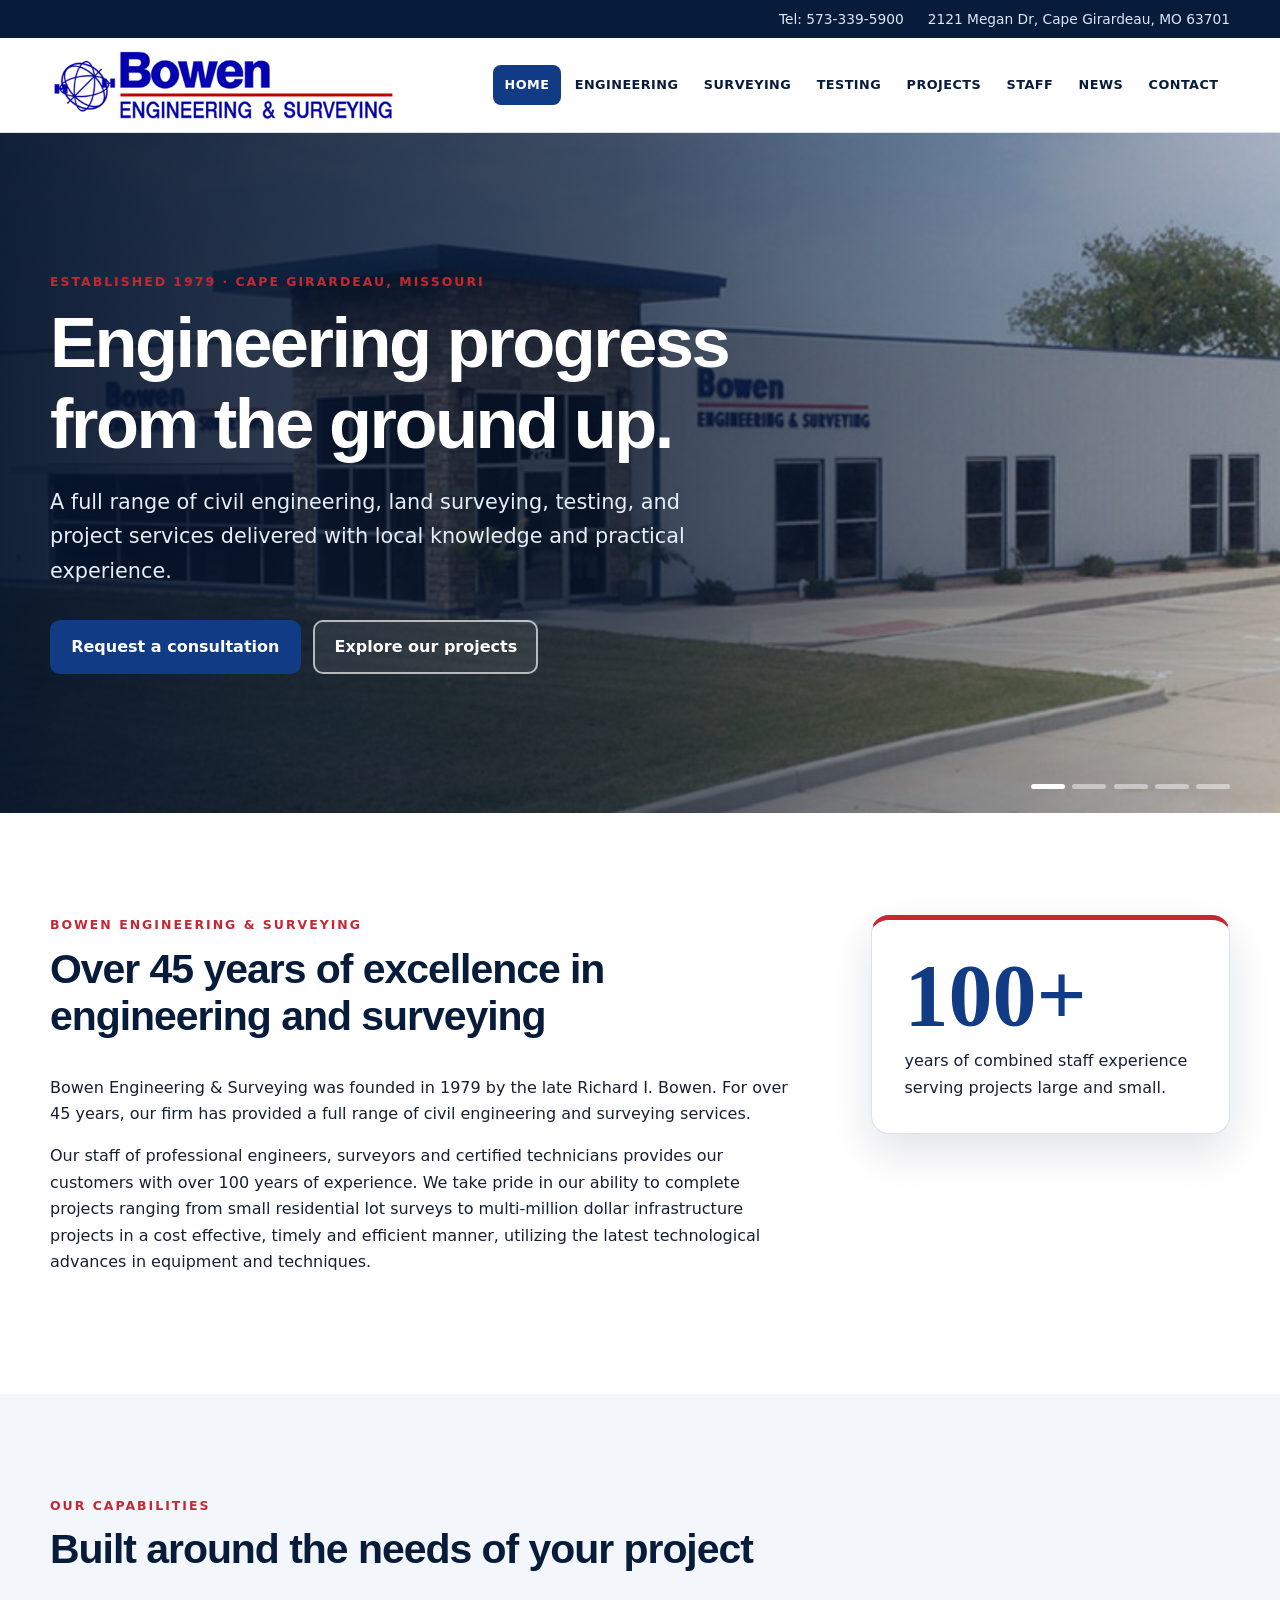
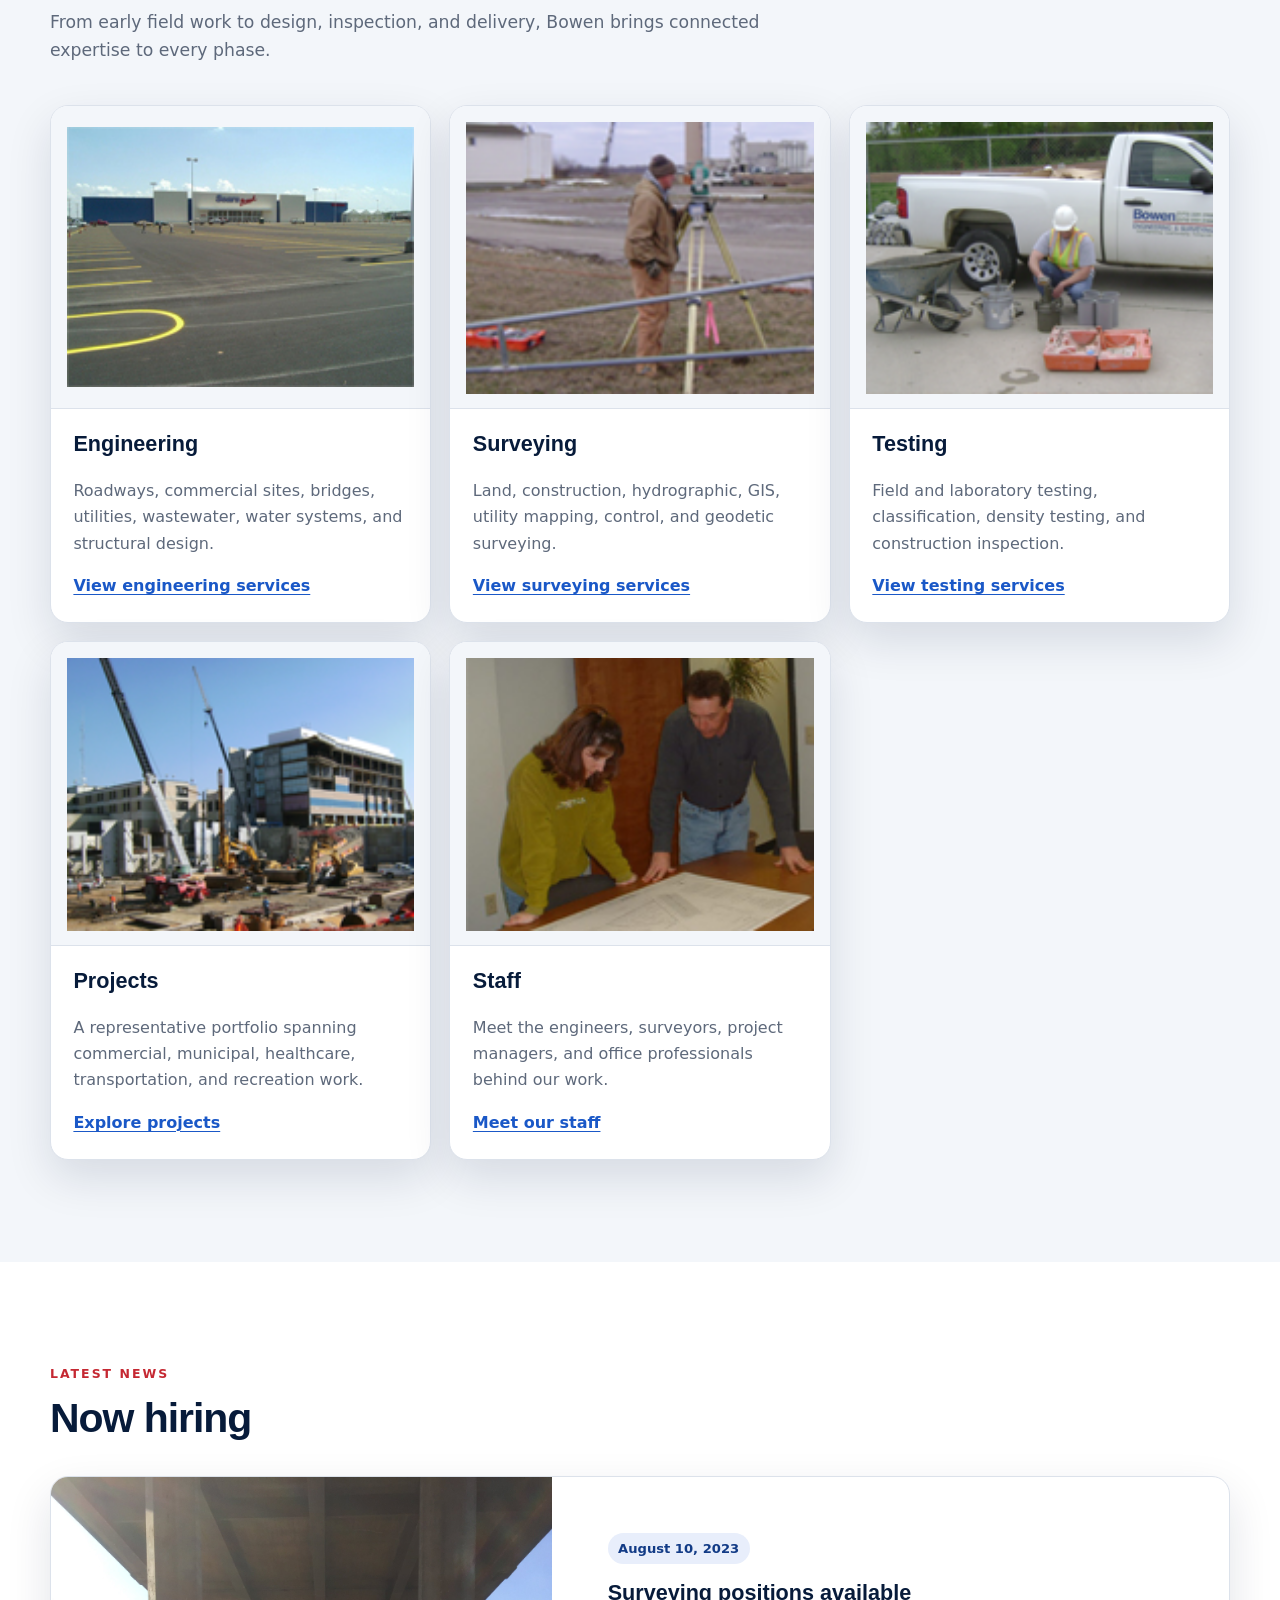
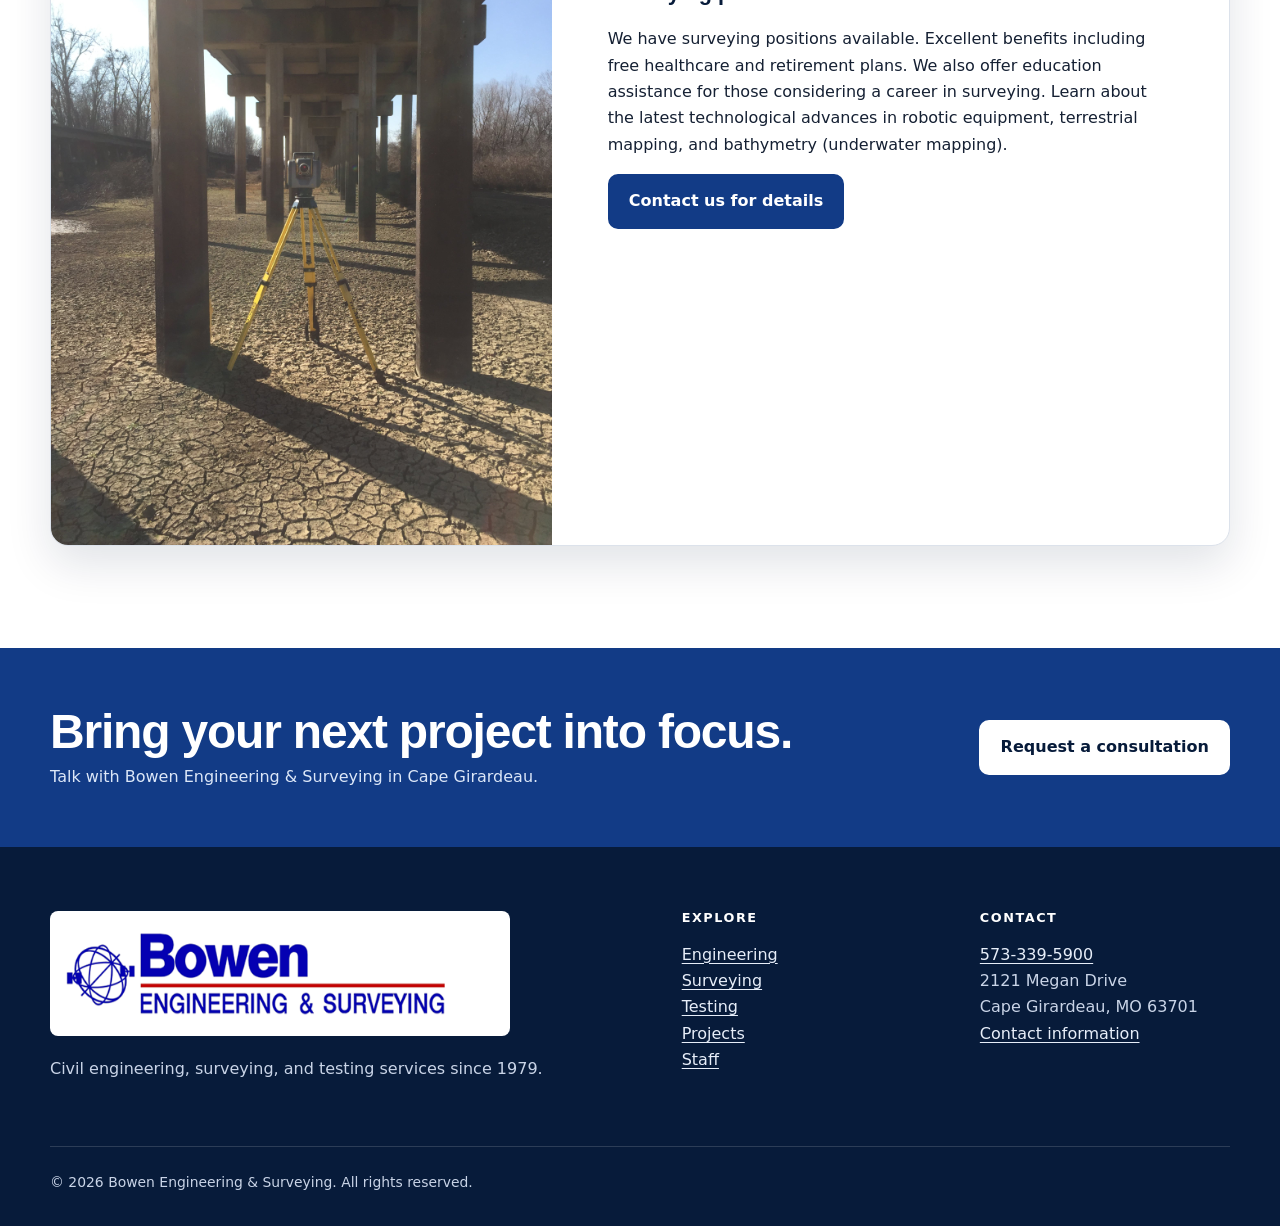
==== commit eb19de45: "seo" ====
--- a/index.html
+++ b/index.html
@@ -3,8 +3,51 @@
 <head>
 	<meta charset="utf-8">
 	<meta name="viewport" content="width=device-width, initial-scale=1">
-	<meta name="description" content="Bowen Engineering & Surveying provides civil engineering, land surveying, testing, and project services in Cape Girardeau, Missouri.">
-	<title>Bowen Engineering &amp; Surveying</title>
+	<meta name="description" content="Bowen provides civil engineering, land surveying, construction testing, and inspection services in Cape Girardeau and Southeast Missouri.">
+	<title>Civil Engineering &amp; Surveying | Bowen | Cape Girardeau</title>
+	<link rel="canonical" href="https://www.bowenengsurv.com/">
+	<meta property="og:locale" content="en_US">
+	<meta property="og:type" content="website">
+	<meta property="og:site_name" content="Bowen Engineering &amp; Surveying">
+	<meta property="og:title" content="Civil Engineering &amp; Surveying | Bowen | Cape Girardeau">
+	<meta property="og:description" content="Civil engineering, land surveying, construction testing, and inspection services backed by more than 45 years of experience.">
+	<meta property="og:url" content="https://www.bowenengsurv.com/">
+	<meta property="og:image" content="https://www.bowenengsurv.com/assets/images/logo.png">
+	<meta property="og:image:alt" content="Bowen Engineering &amp; Surveying">
+	<meta name="twitter:card" content="summary">
+	<script type="application/ld+json">
+	{
+		"@context": "https://schema.org",
+		"@type": "ProfessionalService",
+		"@id": "https://www.bowenengsurv.com/#business",
+		"name": "Bowen Engineering & Surveying",
+		"url": "https://www.bowenengsurv.com/",
+		"logo": "https://www.bowenengsurv.com/assets/images/logo.png",
+		"image": "https://www.bowenengsurv.com/assets/images/logo.png",
+		"telephone": "+1-573-339-5900",
+		"foundingDate": "1979",
+		"description": "Civil engineering, land surveying, construction testing, and inspection services in Cape Girardeau and Southeast Missouri.",
+		"address": {
+			"@type": "PostalAddress",
+			"streetAddress": "2121 Megan Drive",
+			"addressLocality": "Cape Girardeau",
+			"addressRegion": "MO",
+			"postalCode": "63701",
+			"addressCountry": "US"
+		},
+		"areaServed": [
+			{"@type": "AdministrativeArea", "name": "Southeast Missouri"},
+			{"@type": "AdministrativeArea", "name": "Southern Illinois"}
+		],
+		"knowsAbout": [
+			"Civil engineering",
+			"Land surveying",
+			"Construction materials testing",
+			"Construction inspection"
+		]
+	}
+	</script>
+	<link rel="icon" type="image/png" href="assets/images/favicon/favicon-new.png">
 	<link rel="stylesheet" href="assets/css/styles.css">
 	<script defer src="assets/js/site.js"></script>
 </head>
@@ -40,7 +83,7 @@
 					<p class="eyebrow">Established 1979 · Cape Girardeau, Missouri</p>
 					<h1 id="hero-title">Engineering progress from the ground up.</h1>
 					<p class="lead">A full range of civil engineering, land surveying, testing, and project services delivered with local knowledge and practical experience.</p>
-					<div class="actions"><a class="button" href="contact.html">Start a conversation</a><a class="button button-secondary" href="projects.html">Explore our projects</a></div>
+					<div class="actions"><a class="button" href="contact.html">Request a consultation</a><a class="button button-secondary" href="projects.html">Explore our projects</a></div>
 				</div>
 			</div>
 			<div class="slider-controls" aria-label="Featured image controls">
@@ -52,8 +95,8 @@
 			<div class="container split">
 				<div>
 					<p class="eyebrow">Bowen Engineering &amp; Surveying</p>
-					<h2>Over 35 years of excellence in engineering and surveying</h2>
-					<p>Bowen Engineering &amp; Surveying was founded in 1979 by the late Richard I. Bowen. For over 35 years, our firm has provided a full range of civil engineering and surveying services.</p>
+					<h2>Over 45 years of excellence in engineering and surveying</h2>
+					<p>Bowen Engineering &amp; Surveying was founded in 1979 by the late Richard I. Bowen. For over 45 years, our firm has provided a full range of civil engineering and surveying services.</p>
 					<p>Our staff of professional engineers, surveyors and certified technicians provides our customers with over 100 years of experience. We take pride in our ability to complete projects ranging from small residential lot surveys to multi-million dollar infrastructure projects in a cost effective, timely and efficient manner, utilizing the latest technological advances in equipment and techniques.</p>
 				</div>
 				<aside class="stat-card" aria-label="Company experience"><strong>100+</strong><span>years of combined staff experience serving projects large and small.</span></aside>
@@ -87,7 +130,7 @@
 		</section>
 	</main>
 
-	<section class="cta" aria-label="Contact Bowen"><div class="container"><div><h2>Bring your next project into focus.</h2><p>Talk with Bowen Engineering &amp; Surveying in Cape Girardeau.</p></div><a class="button button-light" href="contact.html">Contact us</a></div></section>
+	<section class="cta" aria-label="Contact Bowen"><div class="container"><div><h2>Bring your next project into focus.</h2><p>Talk with Bowen Engineering &amp; Surveying in Cape Girardeau.</p></div><a class="button button-light" href="contact.html">Request a consultation</a></div></section>
 	<footer class="site-footer">
 		<div class="container footer-grid"><div><img class="footer-logo" src="assets/images/logo.png" alt="Bowen Engineering &amp; Surveying" width="585" height="125"><p>Civil engineering, surveying, and testing services since 1979.</p></div><div><h2>Explore</h2><ul><li><a href="engineering.html">Engineering</a></li><li><a href="surveying.html">Surveying</a></li><li><a href="testing.html">Testing</a></li><li><a href="projects.html">Projects</a></li><li><a href="staff.html">Staff</a></li></ul></div><div><h2>Contact</h2><ul><li><a href="tel:+15733395900">573-339-5900</a></li><li>2121 Megan Drive</li><li>Cape Girardeau, MO 63701</li><li><a href="contact.html">Contact information</a></li></ul></div></div>
 		<div class="container footer-bottom"><p>&copy; <span data-current-year>2026</span> Bowen Engineering &amp; Surveying. All rights reserved.</p></div>
--- a/assets/css/styles.css
+++ b/assets/css/styles.css
@@ -618,42 +618,119 @@
 }
 
 .lightbox {
-	width: min(94vw, 1050px);
+	width: min(94vw, 117.333vh, 1024px);
+	max-width: none;
+	max-height: 92vh;
 	padding: 0;
 	border: 0;
-	border-radius: 16px;
-	background: var(--navy);
-	box-shadow: 0 30px 100px rgba(0, 0, 0, 0.45);
+	background: transparent;
+	overflow: visible;
 }
 
 .lightbox::backdrop {
-	background: rgba(1, 8, 20, 0.84);
-}
-
-.lightbox img {
+	background: rgba(1, 8, 20, 0.9);
+	backdrop-filter: blur(5px);
+}
+
+.lightbox-stage {
+	position: relative;
+	display: flex;
+	align-items: center;
+	justify-content: center;
+	aspect-ratio: 4 / 3;
+	overflow: hidden;
+	border-radius: 12px;
+	background: #020814;
+	box-shadow: 0 30px 100px rgba(0, 0, 0, 0.6);
+	user-select: none;
+}
+
+.lightbox-stage > img {
 	width: 100%;
-	max-height: 76vh;
-	object-fit: contain;
+	height: 100%;
+	object-fit: cover;
+	-webkit-user-drag: none;
+	pointer-events: none;
 }
 
 .lightbox-bar {
+	position: absolute;
+	right: 0;
+	bottom: 0;
+	left: 0;
 	display: flex;
 	align-items: center;
 	justify-content: space-between;
 	gap: 1rem;
-	padding: 0.8rem 1rem;
-	color: var(--white);
+	padding: 3.5rem 1.25rem 1rem;
+	color: var(--white);
+	background: linear-gradient(transparent, rgba(1, 8, 20, 0.9));
+	font-weight: 700;
+	pointer-events: none;
+}
+
+.lightbox-count {
+	font-size: 0.85rem;
+	font-variant-numeric: tabular-nums;
+	opacity: 0.8;
+}
+
+.lightbox-close,
+.lightbox-arrow {
+	position: absolute;
+	z-index: 1;
+	display: grid;
+	place-items: center;
+	width: 46px;
+	height: 46px;
+	padding: 0;
+	border: 1px solid rgba(255, 255, 255, 0.25);
+	border-radius: 50%;
+	color: var(--white);
+	background: rgba(1, 8, 20, 0.62);
+	box-shadow: 0 8px 28px rgba(0, 0, 0, 0.25);
+	backdrop-filter: blur(8px);
+	cursor: pointer;
+	transition: background 160ms ease, transform 160ms ease;
+}
+
+.lightbox-close:hover,
+.lightbox-arrow:hover {
+	background: rgba(197, 40, 50, 0.94);
+	transform: scale(1.06);
+}
+
+.lightbox-close svg,
+.lightbox-arrow svg {
+	width: 24px;
+	height: 24px;
+	fill: none;
+	stroke: currentColor;
+	stroke-linecap: round;
+	stroke-linejoin: round;
+	stroke-width: 2;
 }
 
 .lightbox-close {
-	padding: 0.4rem 0.7rem;
-	border: 1px solid rgba(255, 255, 255, 0.5);
-	border-radius: 8px;
-	color: var(--white);
-	background: transparent;
-	font: inherit;
-	font-weight: 800;
-	cursor: pointer;
+	top: 14px;
+	right: 14px;
+}
+
+.lightbox-arrow {
+	top: 50%;
+	transform: translateY(-50%);
+}
+
+.lightbox-arrow:hover {
+	transform: translateY(-50%) scale(1.06);
+}
+
+.lightbox-previous {
+	left: 14px;
+}
+
+.lightbox-next {
+	right: 14px;
 }
 
 .staff-grid {
@@ -910,6 +987,38 @@
 		min-height: 240px;
 	}
 
+	.lightbox {
+		width: min(calc(100vw - 1rem), 117.333vh);
+	}
+
+	.lightbox-stage {
+		border-radius: 8px;
+	}
+
+	.lightbox-close,
+	.lightbox-arrow {
+		width: 42px;
+		height: 42px;
+	}
+
+	.lightbox-close {
+		top: 10px;
+		right: 10px;
+	}
+
+	.lightbox-previous {
+		left: 10px;
+	}
+
+	.lightbox-next {
+		right: 10px;
+	}
+
+	.lightbox-bar {
+		padding: 3rem 0.9rem 0.75rem;
+		font-size: 0.88rem;
+	}
+
 	.staff-card {
 		grid-template-columns: 110px minmax(0, 1fr);
 		gap: 1rem;
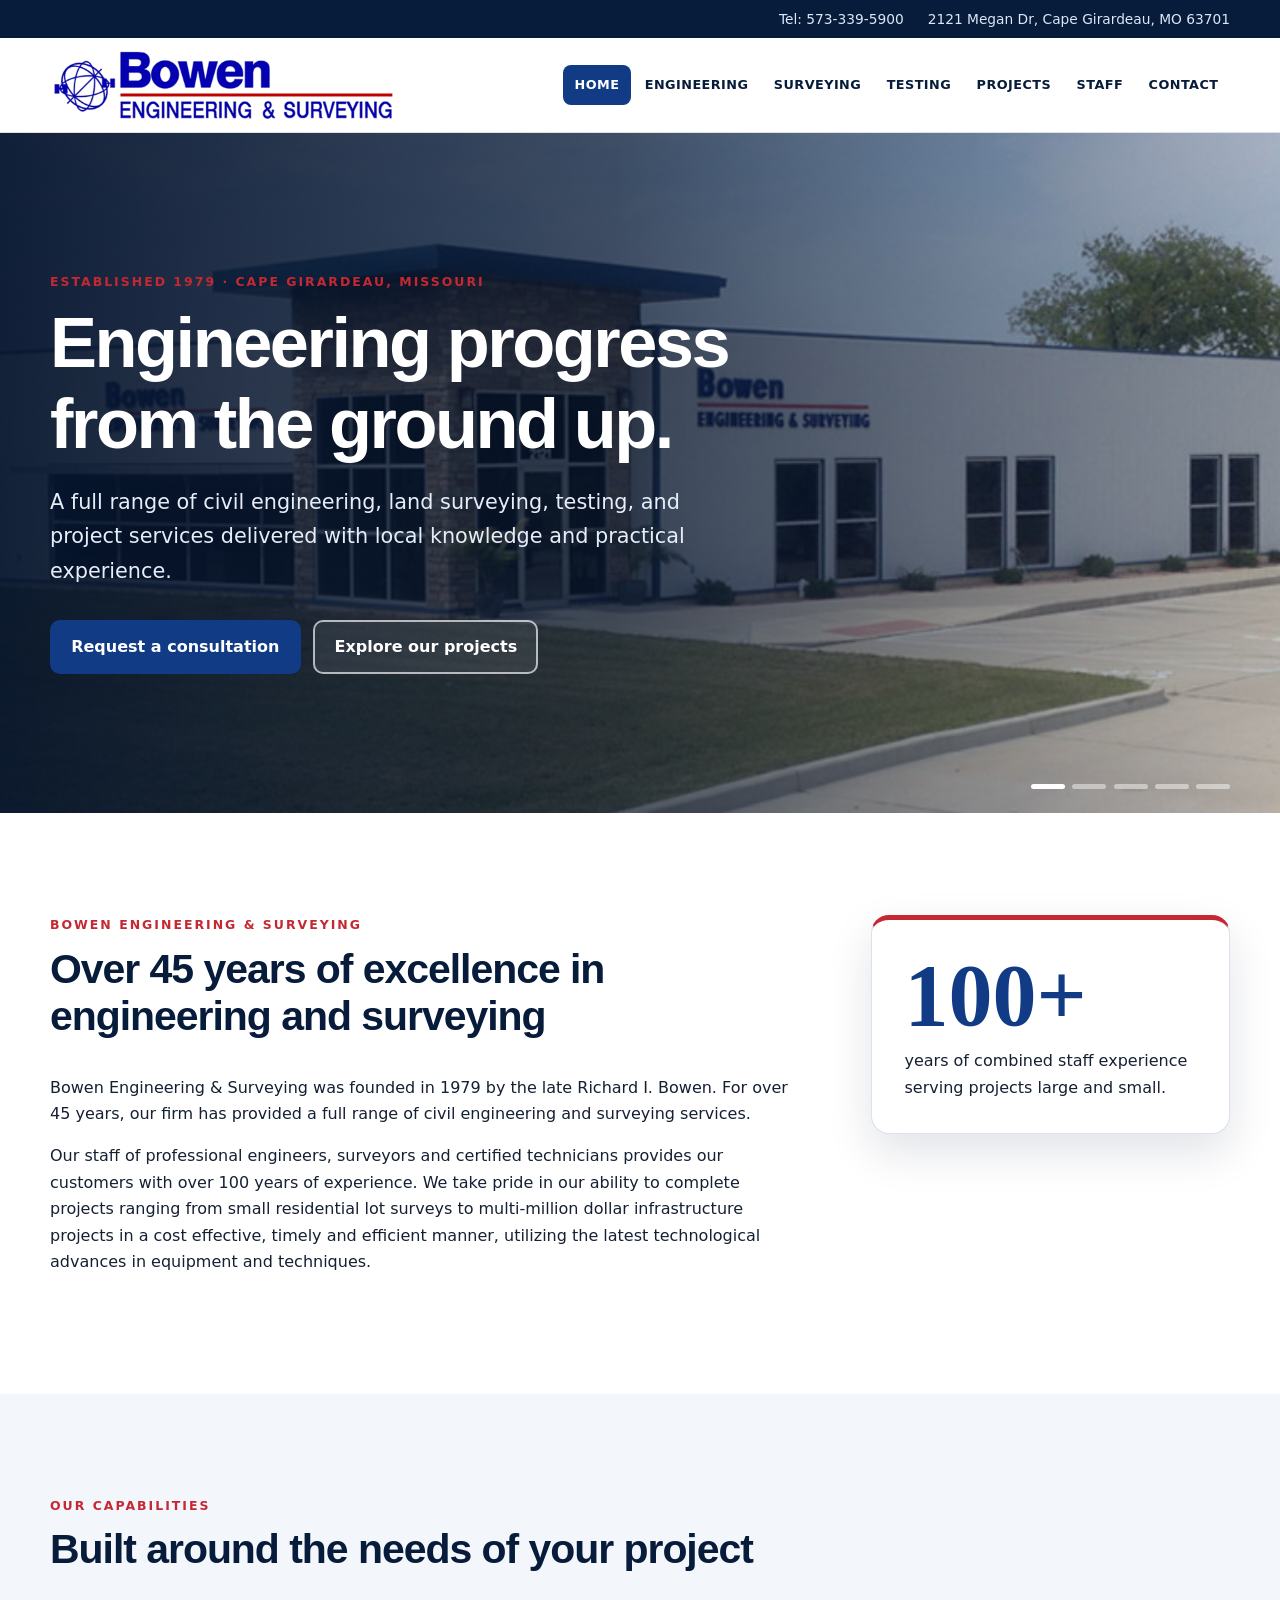
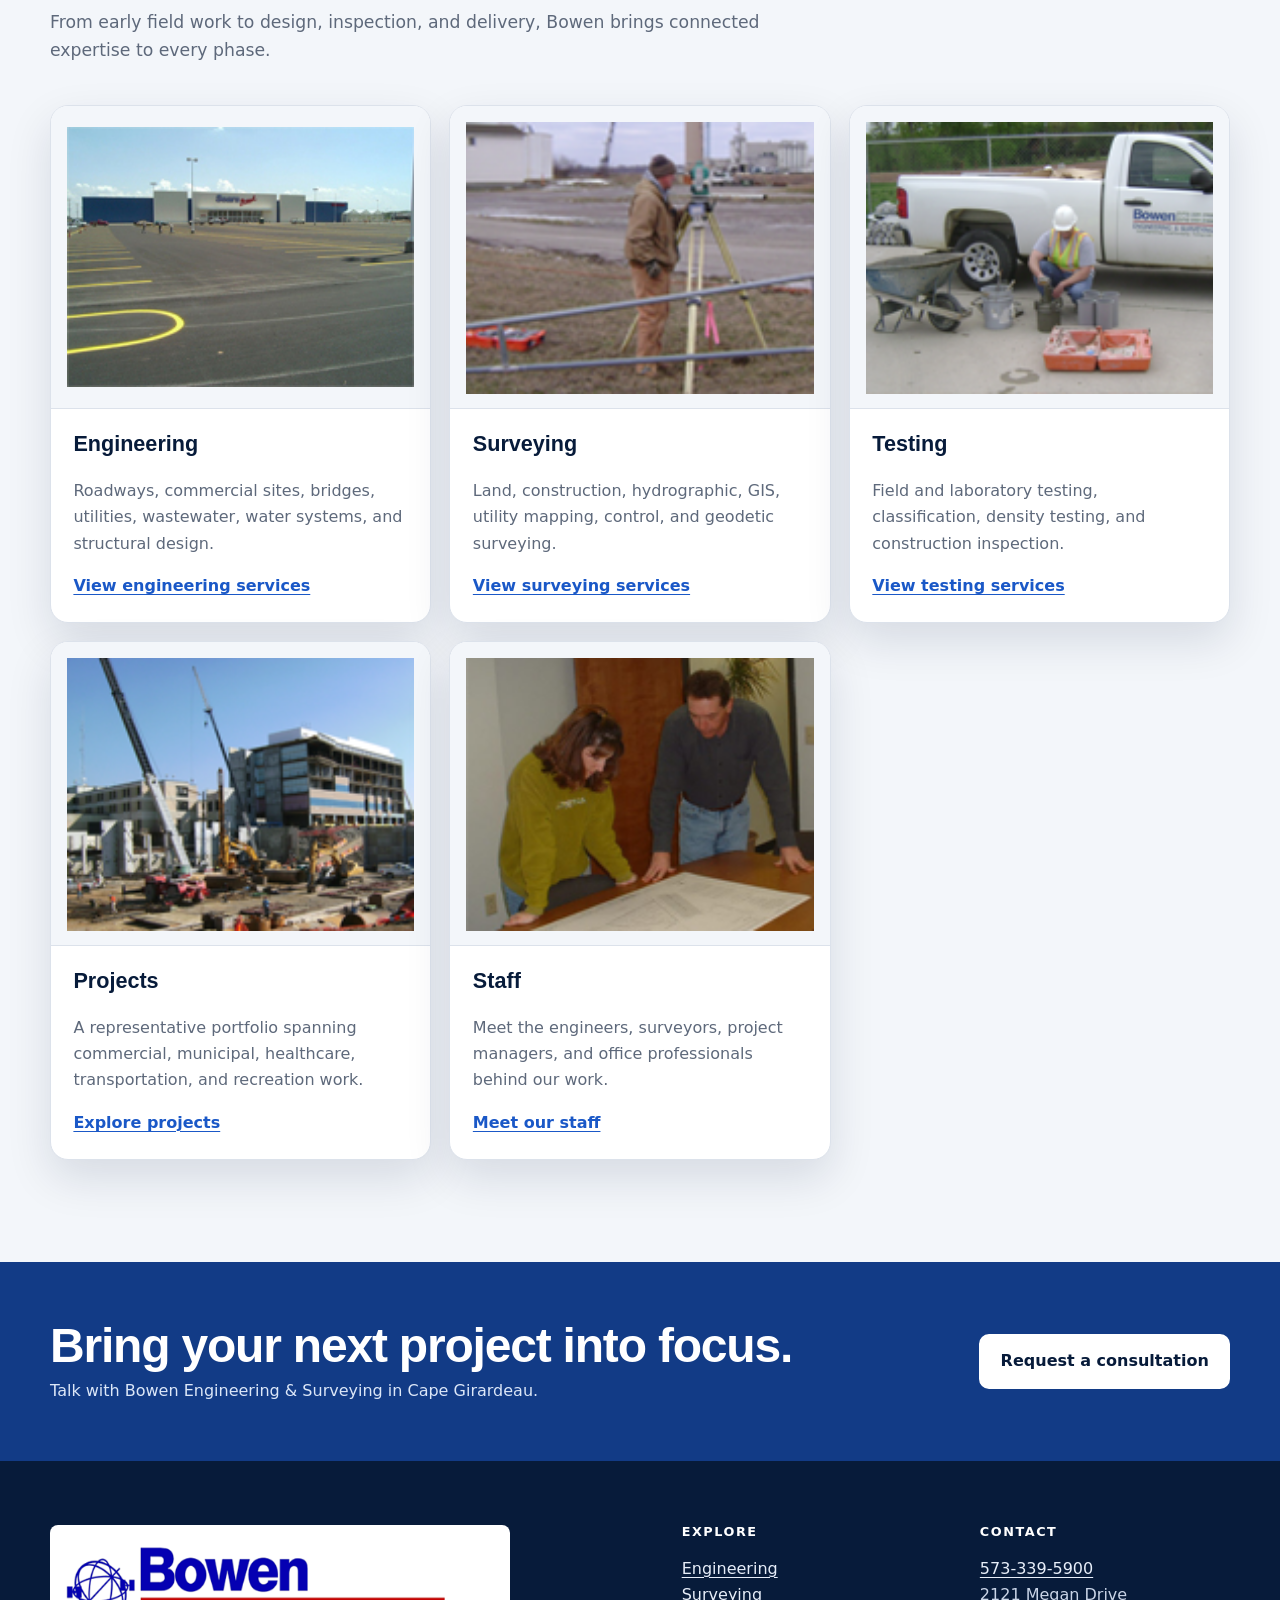
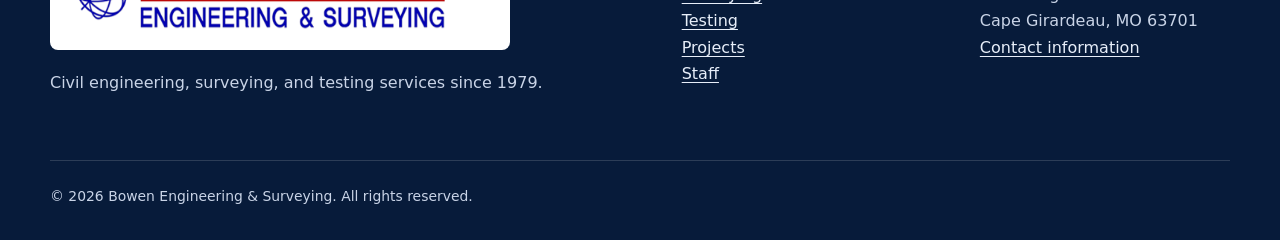
==== commit adbc4f5c: "Add files via upload" ====
--- a/index.html
+++ b/index.html
@@ -61,11 +61,11 @@
 			</div>
 		</div>
 		<div class="header-main container">
-			<a class="brand" href="index.html" aria-label="Bowen Engineering and Surveying home"><img src="assets/images/logo.png" alt="Bowen Engineering &amp; Surveying" width="585" height="125"></a>
+			<a class="brand" href="/" aria-label="Bowen Engineering and Surveying home"><img src="assets/images/logo.png" alt="Bowen Engineering &amp; Surveying" width="585" height="125"></a>
 			<button class="nav-toggle" type="button" aria-expanded="false" aria-controls="site-navigation">Menu</button>
 			<nav class="site-nav" id="site-navigation" aria-label="Primary navigation">
 				<ul>
-					<li><a href="index.html" aria-current="page">Home</a></li><li><a href="engineering.html">Engineering</a></li><li><a href="surveying.html">Surveying</a></li><li><a href="testing.html">Testing</a></li><li><a href="projects.html">Projects</a></li><li><a href="staff.html">Staff</a></li><li><a href="news.html">News</a></li><li><a href="contact.html">Contact</a></li>
+					<li><a href="/" aria-current="page">Home</a></li><li><a href="/engineering">Engineering</a></li><li><a href="/surveying">Surveying</a></li><li><a href="/testing">Testing</a></li><li><a href="/projects">Projects</a></li><li><a href="/staff">Staff</a></li><li><a href="/contact">Contact</a></li>
 				</ul>
 			</nav>
 		</div>
@@ -83,7 +83,7 @@
 					<p class="eyebrow">Established 1979 · Cape Girardeau, Missouri</p>
 					<h1 id="hero-title">Engineering progress from the ground up.</h1>
 					<p class="lead">A full range of civil engineering, land surveying, testing, and project services delivered with local knowledge and practical experience.</p>
-					<div class="actions"><a class="button" href="contact.html">Request a consultation</a><a class="button button-secondary" href="projects.html">Explore our projects</a></div>
+					<div class="actions"><a class="button" href="/contact">Request a consultation</a><a class="button button-secondary" href="/projects">Explore our projects</a></div>
 				</div>
 			</div>
 			<div class="slider-controls" aria-label="Featured image controls">
@@ -109,30 +109,20 @@
 				<h2 id="services-title">Built around the needs of your project</h2>
 				<p class="section-intro">From early field work to design, inspection, and delivery, Bowen brings connected expertise to every phase.</p>
 				<div class="service-grid">
-					<article class="service-card"><div class="service-card-media"><img src="assets/images/home/engineering.png" alt="Engineering plans and project work" width="215" height="161"></div><div class="service-card-body"><h3>Engineering</h3><p>Roadways, commercial sites, bridges, utilities, wastewater, water systems, and structural design.</p><a href="engineering.html">View engineering services</a></div></article>
-					<article class="service-card"><div class="service-card-media"><img src="assets/images/home/surveying.png" alt="Surveying field equipment" width="172" height="135"></div><div class="service-card-body"><h3>Surveying</h3><p>Land, construction, hydrographic, GIS, utility mapping, control, and geodetic surveying.</p><a href="surveying.html">View surveying services</a></div></article>
-					<article class="service-card"><div class="service-card-media"><img src="assets/images/home/testing.png" alt="Construction materials testing" width="172" height="135"></div><div class="service-card-body"><h3>Testing</h3><p>Field and laboratory testing, classification, density testing, and construction inspection.</p><a href="testing.html">View testing services</a></div></article>
-					<article class="service-card"><div class="service-card-media"><img src="assets/images/home/projects.png" alt="Bowen project example" width="172" height="135"></div><div class="service-card-body"><h3>Projects</h3><p>A representative portfolio spanning commercial, municipal, healthcare, transportation, and recreation work.</p><a href="projects.html">Explore projects</a></div></article>
-					<article class="service-card"><div class="service-card-media"><img src="assets/images/home/staff.png" alt="Bowen staff member" width="172" height="135"></div><div class="service-card-body"><h3>Staff</h3><p>Meet the engineers, surveyors, project managers, and office professionals behind our work.</p><a href="staff.html">Meet our staff</a></div></article>
+					<article class="service-card"><div class="service-card-media"><img src="assets/images/home/engineering.png" alt="Engineering plans and project work" width="215" height="161"></div><div class="service-card-body"><h3>Engineering</h3><p>Roadways, commercial sites, bridges, utilities, wastewater, water systems, and structural design.</p><a href="/engineering">View engineering services</a></div></article>
+					<article class="service-card"><div class="service-card-media"><img src="assets/images/home/surveying.png" alt="Surveying field equipment" width="172" height="135"></div><div class="service-card-body"><h3>Surveying</h3><p>Land, construction, hydrographic, GIS, utility mapping, control, and geodetic surveying.</p><a href="/surveying">View surveying services</a></div></article>
+					<article class="service-card"><div class="service-card-media"><img src="assets/images/home/testing.png" alt="Construction materials testing" width="172" height="135"></div><div class="service-card-body"><h3>Testing</h3><p>Field and laboratory testing, classification, density testing, and construction inspection.</p><a href="/testing">View testing services</a></div></article>
+					<article class="service-card"><div class="service-card-media"><img src="assets/images/home/projects.png" alt="Bowen project example" width="172" height="135"></div><div class="service-card-body"><h3>Projects</h3><p>A representative portfolio spanning commercial, municipal, healthcare, transportation, and recreation work.</p><a href="/projects">Explore projects</a></div></article>
+					<article class="service-card"><div class="service-card-media"><img src="assets/images/home/staff.png" alt="Bowen staff member" width="172" height="135"></div><div class="service-card-body"><h3>Staff</h3><p>Meet the engineers, surveyors, project managers, and office professionals behind our work.</p><a href="/staff">Meet our staff</a></div></article>
 				</div>
 			</div>
 		</section>
 
-		<section class="section" aria-labelledby="news-title">
-			<div class="container">
-				<p class="eyebrow">Latest news</p>
-				<h2 id="news-title">Now hiring</h2>
-				<article class="news-card">
-					<img src="assets/images/news/now-hiring.jpg" alt="Survey equipment positioned beneath a bridge" width="3264" height="2448" loading="lazy">
-					<div class="news-card-content"><time class="date" datetime="2023-08-10">August 10, 2023</time><h3>Surveying positions available</h3><p>We have surveying positions available. Excellent benefits including free healthcare and retirement plans. We also offer education assistance for those considering a career in surveying. Learn about the latest technological advances in robotic equipment, terrestrial mapping, and bathymetry (underwater mapping).</p><a class="button" href="contact.html">Contact us for details</a></div>
-				</article>
-			</div>
-		</section>
 	</main>
 
-	<section class="cta" aria-label="Contact Bowen"><div class="container"><div><h2>Bring your next project into focus.</h2><p>Talk with Bowen Engineering &amp; Surveying in Cape Girardeau.</p></div><a class="button button-light" href="contact.html">Request a consultation</a></div></section>
+	<section class="cta" aria-label="Contact Bowen"><div class="container"><div><h2>Bring your next project into focus.</h2><p>Talk with Bowen Engineering &amp; Surveying in Cape Girardeau.</p></div><a class="button button-light" href="/contact">Request a consultation</a></div></section>
 	<footer class="site-footer">
-		<div class="container footer-grid"><div><img class="footer-logo" src="assets/images/logo.png" alt="Bowen Engineering &amp; Surveying" width="585" height="125"><p>Civil engineering, surveying, and testing services since 1979.</p></div><div><h2>Explore</h2><ul><li><a href="engineering.html">Engineering</a></li><li><a href="surveying.html">Surveying</a></li><li><a href="testing.html">Testing</a></li><li><a href="projects.html">Projects</a></li><li><a href="staff.html">Staff</a></li></ul></div><div><h2>Contact</h2><ul><li><a href="tel:+15733395900">573-339-5900</a></li><li>2121 Megan Drive</li><li>Cape Girardeau, MO 63701</li><li><a href="contact.html">Contact information</a></li></ul></div></div>
+		<div class="container footer-grid"><div><img class="footer-logo" src="assets/images/logo.png" alt="Bowen Engineering &amp; Surveying" width="585" height="125"><p>Civil engineering, surveying, and testing services since 1979.</p></div><div><h2>Explore</h2><ul><li><a href="/engineering">Engineering</a></li><li><a href="/surveying">Surveying</a></li><li><a href="/testing">Testing</a></li><li><a href="/projects">Projects</a></li><li><a href="/staff">Staff</a></li></ul></div><div><h2>Contact</h2><ul><li><a href="tel:+15733395900">573-339-5900</a></li><li>2121 Megan Drive</li><li>Cape Girardeau, MO 63701</li><li><a href="/contact">Contact information</a></li></ul></div></div>
 		<div class="container footer-bottom"><p>&copy; <span data-current-year>2026</span> Bowen Engineering &amp; Surveying. All rights reserved.</p></div>
 	</footer>
 </body>
--- a/assets/css/styles.css
+++ b/assets/css/styles.css
@@ -366,7 +366,6 @@
 }
 
 .stat-card,
-.news-card,
 .service-card,
 .content-card,
 .contact-card,
@@ -436,34 +435,6 @@
 	font-weight: 800;
 }
 
-.news-card {
-	display: grid;
-	grid-template-columns: minmax(260px, 0.85fr) minmax(0, 1.15fr);
-	overflow: hidden;
-}
-
-.news-card img {
-	width: 100%;
-	height: 100%;
-	min-height: 340px;
-	object-fit: cover;
-}
-
-.news-card-content {
-	padding: clamp(1.8rem, 5vw, 3.5rem);
-}
-
-.date {
-	display: inline-flex;
-	margin-bottom: 1rem;
-	padding: 0.28rem 0.65rem;
-	border-radius: 999px;
-	color: var(--blue);
-	background: #e8eefb;
-	font-size: 0.82rem;
-	font-weight: 800;
-}
-
 .cta {
 	color: var(--white);
 	background: var(--blue);
@@ -520,7 +491,6 @@
 .page-hero-testing { background-image: url("../images/home/slide-4.jpg"); }
 .page-hero-projects { background-image: url("../images/home/slide-5.jpg"); }
 .page-hero-staff { background-image: url("../images/home/slide-1.jpg"); }
-.page-hero-news { background-image: url("../images/news/now-hiring.jpg"); background-position: center 44%; }
 .page-hero-contact { background-image: url("../images/home/slide-1.jpg"); }
 
 .content-grid {
@@ -743,7 +713,7 @@
 	display: grid;
 	grid-template-columns: 127px minmax(0, 1fr);
 	gap: 1.35rem;
-	align-items: start;
+	align-items: center;
 	padding: 1.35rem;
 }
 
@@ -757,7 +727,7 @@
 }
 
 .staff-card-content {
-	padding-top: 0.15rem;
+	padding: 0.2rem 0;
 }
 
 .staff-card h2 {
@@ -766,18 +736,9 @@
 }
 
 .staff-title {
-	margin-bottom: 0.8rem;
+	margin-bottom: 0;
 	color: var(--red);
 	font-weight: 800;
-}
-
-.staff-card a {
-	overflow-wrap: anywhere;
-}
-
-.staff-links {
-	display: grid;
-	gap: 0.35rem;
 }
 
 .contact-grid {
@@ -936,7 +897,6 @@
 	}
 
 	.split,
-	.news-card,
 	.content-grid,
 	.project-intro,
 	.contact-grid,
@@ -947,10 +907,6 @@
 	.service-grid,
 	.gallery {
 		grid-template-columns: repeat(2, minmax(0, 1fr));
-	}
-
-	.news-card img {
-		min-height: 280px;
 	}
 
 	.cta .container {
